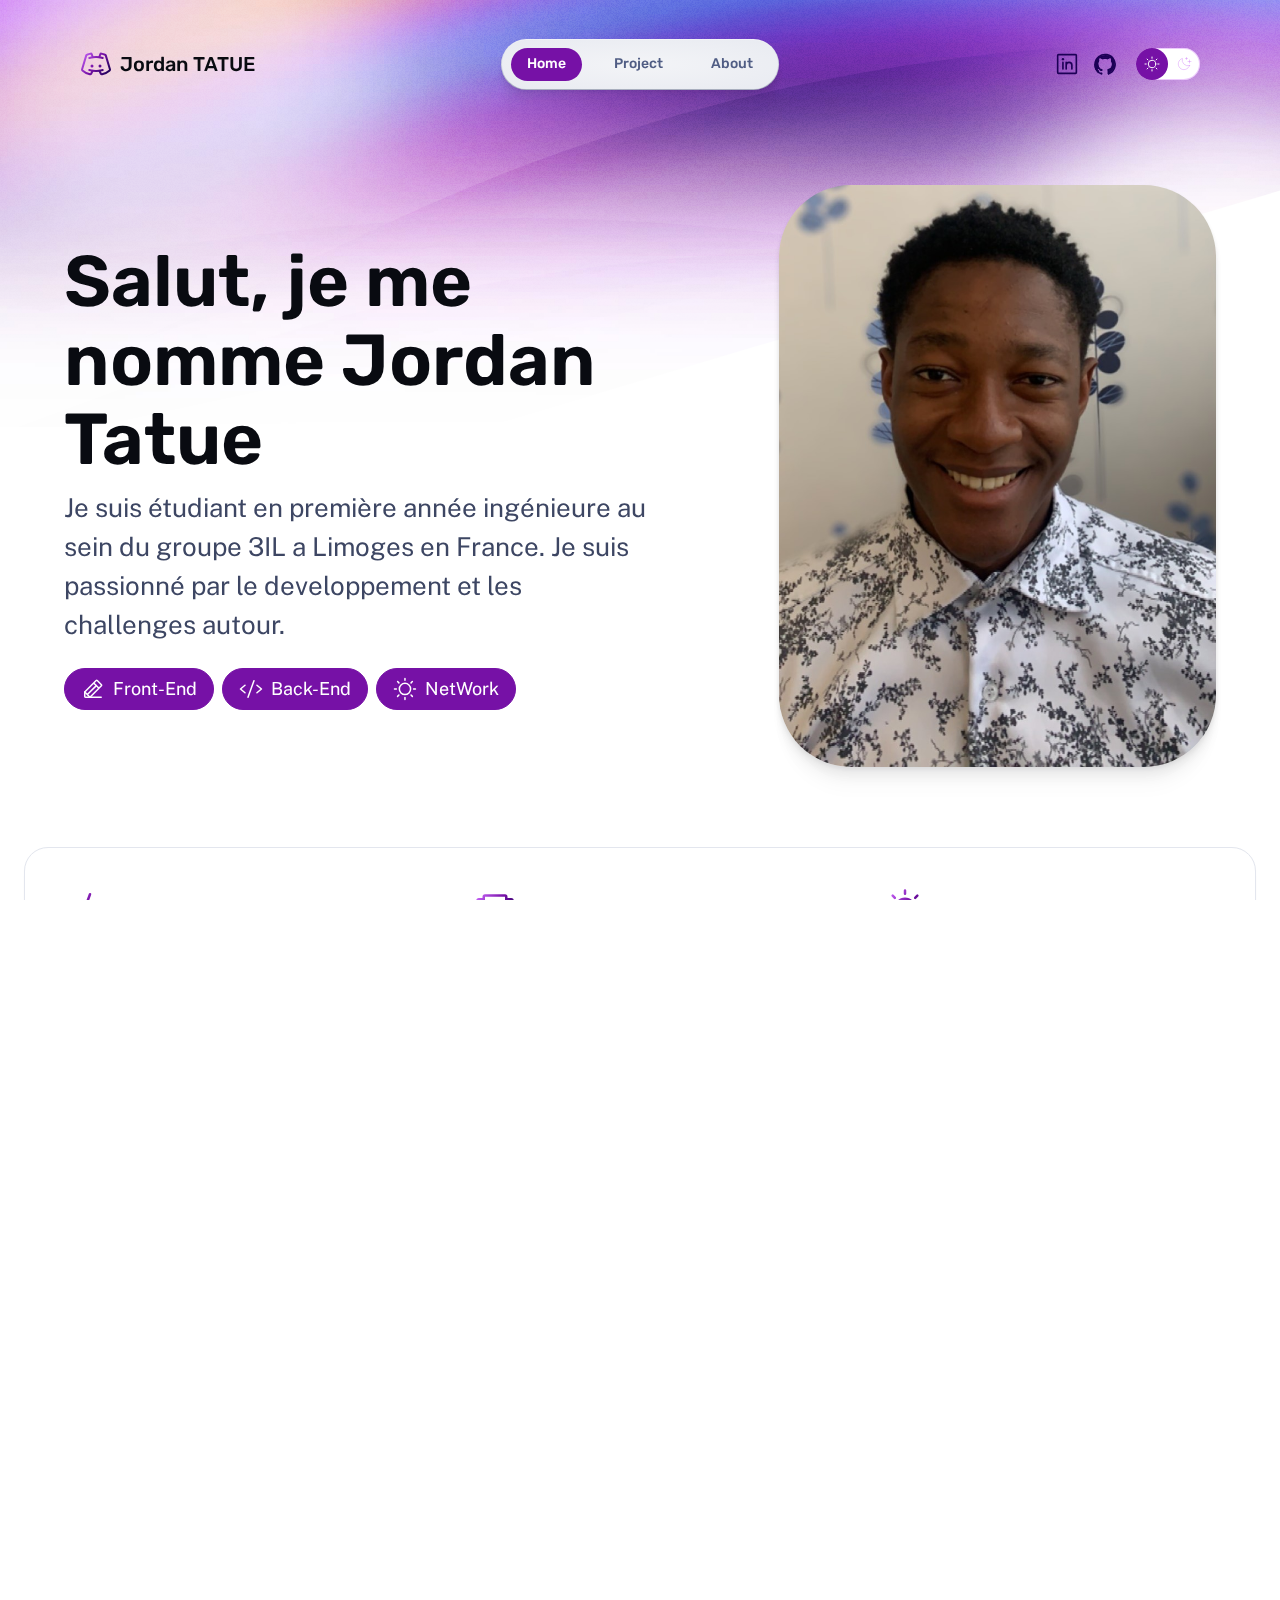
==== index.html @ d3101c10 "12" ====
<!DOCTYPE html>
<html lang="en" class="astro-37FXCHFA">
	<head>
		<meta charset="UTF-8">
<meta name="description" property="og:description" content="The personal site of Jordan">
<meta name="viewport" content="width=device-width">
<meta name="generator" content="Astro v2.3.0">
<title>Jordan TATUE: Personal Portfolio</title>

<link rel="icon" type="image/svg+xml" href="favicon.svg">
<link rel="preconnect" href="https://fonts.googleapis.com">
<link rel="preconnect" href="https://fonts.gstatic.com" crossorigin>
<link href="https://fonts.googleapis.com/css2?family=Public+Sans:ital,wght@0,400;0,700;1,400&family=Rubik:wght@500;600&display=swap" rel="stylesheet">

<script>
	// This code is inlined in the head to make dark mode instant & blocking.
	const getThemePreference = () => {
		if (typeof localStorage !== 'undefined' && localStorage.getItem('theme')) {
			return localStorage.getItem('theme');
		}
		return window.matchMedia('(prefers-color-scheme: dark)').matches ? 'dark' : 'light';
	};
	const isDark = getThemePreference() === 'dark';
	document.documentElement.classList[isDark ? 'add' : 'remove']('theme-dark');

	if (typeof localStorage !== 'undefined') {
		// Watch the document element and persist user preference when it changes.
		const observer = new MutationObserver(() => {
			const isDark = document.documentElement.classList.contains('theme-dark');
			localStorage.setItem('theme', isDark ? 'dark' : 'light');
		});
		observer.observe(document.documentElement, { attributes: true, attributeFilter: ['class'] });
	}
</script>
	<link rel="stylesheet" href="css/404.8e7ccd6e.css" />
<link rel="stylesheet" href="css/index.95ab5b83.css" />
<link rel="stylesheet" href="css/index.d2e14741.css" />
<link rel="stylesheet" href="css/about.8c3abb9f.css" />
<link rel="stylesheet" href="css/index.e0da855c.css" />
<link rel="stylesheet" href="css/about.93ec11f1.css" /><script type="module">addEventListener("load",()=>document.documentElement.classList.add("loaded"));class i extends HTMLElement{constructor(){super(),this.appendChild(this.querySelector("template").content.cloneNode(!0));const e=this.querySelector("button"),t=document.getElementById("menu-content");t.hidden=!0;const n=s=>{e.setAttribute("aria-expanded",s?"true":"false"),t.hidden=!s};e.addEventListener("click",()=>n(t.hidden));const d=s=>{n(s.matches),e.hidden=s.matches},c=window.matchMedia("(min-width: 50em)");d(c),c.addEventListener("change",d)}}customElements.define("menu-button",i);class r extends HTMLElement{constructor(){super();const e=this.querySelector("button"),t=n=>{document.documentElement.classList[n?"add":"remove"]("theme-dark"),e.setAttribute("aria-pressed",String(n))};e.addEventListener("click",()=>t(!this.isDark())),t(this.isDark())}isDark(){return document.documentElement.classList.contains("theme-dark")}}customElements.define("theme-toggle",r);
</script></head>
	<body class="astro-37FXCHFA">
		<div class="stack backgrounds astro-37FXCHFA">
			<nav class="astro-DMQPWCEC">
	<div class="menu-header astro-DMQPWCEC">
		<a href="index.html" class="site-title astro-DMQPWCEC">
			<svg xmlns="http://www.w3.org/2000/svg" width="40" height="40" viewBox="0 0 256 256" aria-hidden="true" stroke="url(#icon-gradient-20ixvvgia)" fill="url(#icon-gradient-20ixvvgia)" style="--size:1.6em" class="astro-PATNJMLL">
	<g class="astro-PATNJMLL"><circle stroke="none" cx="96" cy="144" r="12"/><circle stroke="none" cx="160" cy="144" r="12"/><path fill="none" stroke-linecap="round" stroke-linejoin="round" stroke-width="16" d="M74 80a175 175 0 0 1 54-8 175 175 0 0 1 54 8m0 96a175 175 0 0 1-54 8 175 175 0 0 1-54-8"/><path fill="none" stroke-linecap="round" stroke-linejoin="round" stroke-width="16" d="m155 182 12 24a8 8 0 0 0 9 4c25-6 46-16 61-30a8 8 0 0 0 3-8L206 59a8 8 0 0 0-5-5 176 176 0 0 0-30-9 8 8 0 0 0-9 5l-8 24m-53 108-12 24a8 8 0 0 1-9 4c-25-6-46-16-61-30a8 8 0 0 1-3-8L50 59a8 8 0 0 1 5-5 176 176 0 0 1 30-9 8 8 0 0 1 9 5l8 24"/></g>
	<linearGradient id="icon-gradient-20ixvvgia" x1="23" x2="235" y1="43" y2="202" gradientUnits="userSpaceOnUse" class="astro-PATNJMLL">
				<stop stop-color="var(--gradient-stop-1)" class="astro-PATNJMLL"></stop>
				<stop offset=".5" stop-color="var(--gradient-stop-2)" class="astro-PATNJMLL"></stop>
				<stop offset="1" stop-color="var(--gradient-stop-3)" class="astro-PATNJMLL"></stop>
			</linearGradient>
</svg>
			Jordan TATUE
		</a>
		<menu-button class="astro-DMQPWCEC">
			<template class="astro-DMQPWCEC">
				<button class="menu-button astro-DMQPWCEC" aria-expanded="false">
					<span class="sr-only astro-DMQPWCEC">Menu</span>
					<svg xmlns="http://www.w3.org/2000/svg" width="40" height="40" viewBox="0 0 256 256" aria-hidden="true" stroke="currentcolor" fill="currentcolor" class="astro-PATNJMLL">
	<g class="astro-PATNJMLL"><path stroke-linecap="round" stroke-linejoin="round" stroke-width="16" d="M40 128h176M40 64h176M40 192h176"/></g>
	
</svg>
				</button>
			</template>
		</menu-button>
	</div>
	<div id="menu-content" class="astro-DMQPWCEC">
		<ul class="nav-items astro-DMQPWCEC">
			<li class="astro-DMQPWCEC">
						<a aria-current="true" class="link active astro-DMQPWCEC" href="index.html">
							Home
						</a>
					</li><li class="astro-DMQPWCEC">
						<a class="link astro-DMQPWCEC" href="work/index.html">
							Project
						</a>
					</li><li class="astro-DMQPWCEC">
						<a class="link astro-DMQPWCEC" href="about/index.html">
							About
						</a>
					</li>
		</ul>
		<div class="menu-footer astro-DMQPWCEC">
			<div class="socials astro-DMQPWCEC">
				<a href="https://www.linkedin.com/in/tatuejordan" class="social astro-DMQPWCEC">
							<span class="sr-only astro-DMQPWCEC">Twitter</span>
							<svg xmlns="http://www.w3.org/2000/svg" width="40" height="40" viewBox="0 0 256 256" aria-hidden="true" stroke="currentcolor" fill="currentcolor" class="astro-PATNJMLL">
	<g class="astro-PATNJMLL"><rect width="184" height="184" x="36" y="36" fill="none" stroke-linecap="round" stroke-linejoin="round" stroke-width="16" rx="8"/><path fill="none" stroke-linecap="round" stroke-linejoin="round" stroke-width="16" d="M120 112v64m-32-64v64m32-36a28 28 0 0 1 56 0v36"/><circle stroke="none" cx="88" cy="80" r="12"/></g>
	
</svg>
						</a><a href="https://github.com/JordanTatue" class="social astro-DMQPWCEC">
							<span class="sr-only astro-DMQPWCEC">GitHub</span>
							<svg xmlns="http://www.w3.org/2000/svg" width="40" height="40" viewBox="0 0 256 256" aria-hidden="true" stroke="currentcolor" fill="currentcolor" class="astro-PATNJMLL">
	<g class="astro-PATNJMLL"><g stroke-linecap="round" stroke-linejoin="round"><path fill="none" stroke-width="14.7" d="M55.7 167.2c13.9 1 21.3 13.1 22.2 14.6 4.2 7.2 10.4 9.6 18.3 7.1l1.1-3.4a60.3 60.3 0 0 1-25.8-11.9c-12-10.1-18-25.6-18-46.3"/><path fill="none" stroke-width="16" d="M61.4 205.1a24.5 24.5 0 0 1-3-6.1c-3.2-7.9-7.1-10.6-7.8-11.1l-1-.6c-2.4-1.6-9.5-6.5-7.2-13.9 1.4-4.5 6-7.2 12.3-7.2h.8c4 .3 7.6 1.5 10.7 3.2-9.1-10.1-13.6-24.3-13.6-42.3 0-11.3 3.5-21.7 10.1-30.4A46.7 46.7 0 0 1 65 67.3a8.3 8.3 0 0 1 5-4.7c2.8-.9 13.3-2.7 33.2 9.9a105 105 0 0 1 50.5 0c19.9-12.6 30.4-10.8 33.2-9.9 2.3.7 4.1 2.4 5 4.7 5 12.7 4 23.2 2.6 29.4 6.7 8.7 10 18.9 10 30.4 0 42.6-25.8 54.7-43.6 58.7 1.4 4.1 2.2 8.8 2.2 13.7l-.1 23.4v2.3"/><path fill="none" stroke-width="16" d="M160.9 185.7c1.4 4.1 2.2 8.8 2.2 13.7l-.1 23.4v2.3A98.6 98.6 0 1 0 61.4 205c-1.4-2.1-11.3-17.5-11.8-17.8-2.4-1.6-9.5-6.5-7.2-13.9 1.4-4.5 6-7.2 12.3-7.2h.8c4 .3 7.6 1.5 10.7 3.2-9.1-10.1-13.6-24.3-13.6-42.3 0-11.3 3.5-21.7 10.1-30.4A46.4 46.4 0 0 1 65 67.3a8.3 8.3 0 0 1 5-4.7c2.8-.9 13.3-2.7 33.2 9.9a105 105 0 0 1 50.5 0c19.9-12.6 30.4-10.8 33.2-9.9 2.3.7 4.1 2.4 5 4.7 5 12.7 4 23.2 2.6 29.4 6.7 8.7 10 18.9 10 30.4.1 42.6-25.8 54.7-43.6 58.6z"/><path fill="none" stroke-width="18.7" d="m170.1 203.3 17.3-12 17.2-18.7 9.5-26.6v-27.9l-9.5-27.5" /><path fill="none" stroke-width="22.7" d="m92.1 57.3 23.3-4.6 18.7-1.4 29.3 5.4m-110 32.6-8 16-4 21.4.6 20.3 3.4 13" /><path fill="none" stroke-width="13.3" d="M28.8 133a100 100 0 0 0 66.9 94.4v-8.7c-22.4 1.8-33-11.5-35.6-19.8-3.4-8.6-7.8-11.4-8.5-11.8"/></g></g>
	
</svg>
						</a>
			</div>

			<div class="theme-toggle astro-DMQPWCEC">
				<theme-toggle class="astro-X3PJSKD3">
	<button class="astro-X3PJSKD3">
		<span class="sr-only astro-X3PJSKD3">Dark theme</span>
		<span class="icon light astro-X3PJSKD3"><svg xmlns="http://www.w3.org/2000/svg" width="40" height="40" viewBox="0 0 256 256" aria-hidden="true" stroke="currentcolor" fill="currentcolor" class="astro-PATNJMLL">
	<g class="astro-PATNJMLL"><circle cx="128" cy="128" r="60" fill="none" stroke-linecap="round" stroke-linejoin="round" stroke-width="16"/><path fill="none" stroke-linecap="round" stroke-linejoin="round" stroke-width="16" d="M128 36V16M63 63 49 49m-13 79H16m47 65-14 14m79 13v20m65-47 14 14m13-79h20m-47-65 14-14"/></g>
	
</svg></span>
		<span class="icon dark astro-X3PJSKD3"><svg xmlns="http://www.w3.org/2000/svg" width="40" height="40" viewBox="0 0 256 256" aria-hidden="true" stroke="currentcolor" fill="currentcolor" class="astro-PATNJMLL">
	<g class="astro-PATNJMLL"><path fill="none" stroke-linecap="round" stroke-linejoin="round" stroke-width="16" d="M216 112V64m24 24h-48m-24-64v32m16-16h-32m65 113A92 92 0 0 1 103 39h0a92 92 0 1 0 114 114Z"/></g>
	
</svg></span>
	</button>
</theme-toggle>
			</div>
		</div>
	</div>
</nav>
			
	<div class="stack gap-20 lg:gap-48 astro-J7PV25F6">
		<div class="wrapper stack gap-8 lg:gap-20 astro-J7PV25F6">
			<header class="hero astro-J7PV25F6">
				<header class="hero stack gap-4 start astro-BBE6DXRZ">
	<div class="stack gap-2 astro-BBE6DXRZ">
		<h1 class="title astro-BBE6DXRZ">Salut, je me nomme Jordan Tatue</h1>
		<p class="tagline astro-BBE6DXRZ">Je suis étudiant en première année ingénieure au sein du groupe 3IL a Limoges en France. Je suis passionné par le developpement et les challenges autour.</p>
	</div>
	
					<div class="roles astro-J7PV25F6">
						<div class="pill astro-2QEYWK4B">
							<svg xmlns="http://www.w3.org/2000/svg" width="40" height="40" viewBox="0 0 256 256" aria-hidden="true" stroke="currentcolor" fill="currentcolor" style="--size:1.33em" class="astro-PATNJMLL">
	<g class="astro-PATNJMLL"><path fill="none" stroke-linecap="round" stroke-linejoin="round" stroke-width="16" d="M96 216H48a8 8 0 0 1-8-8v-44.7a7.9 7.9 0 0 1 2.3-5.6l120-120a8 8 0 0 1 11.4 0l44.6 44.6a8 8 0 0 1 0 11.4Zm40-152 56 56"/><path fill="none" stroke-linecap="round" stroke-linejoin="round" stroke-width="16" d="M216 216H96l-55.5-55.5M164 92l-96 96"/></g>
	
</svg> Front-End
						</div>
						<div class="pill astro-2QEYWK4B"><svg xmlns="http://www.w3.org/2000/svg" width="40" height="40" viewBox="0 0 256 256" aria-hidden="true" stroke="currentcolor" fill="currentcolor" style="--size:1.33em" class="astro-PATNJMLL">
	<g class="astro-PATNJMLL"><path fill="none" stroke-linecap="round" stroke-linejoin="round" stroke-width="16" d="m64 88-48 40 48 40m128-80 48 40-48 40M160 40 96 216"/></g>
	
</svg> Back-End</div>
						<div class="pill astro-2QEYWK4B"><svg xmlns="http://www.w3.org/2000/svg" width="40" height="40" viewBox="0 0 256 256" aria-hidden="true" stroke="currentcolor" fill="currentcolor" style="--size:1.33em" class="astro-PATNJMLL">
	<g class="astro-PATNJMLL"><circle cx="128" cy="128" r="60" fill="none" stroke-linecap="round" stroke-linejoin="round" stroke-width="16"/><path fill="none" stroke-linecap="round" stroke-linejoin="round" stroke-width="16" d="M128 36V16M63 63 49 49m-13 79H16m47 65-14 14m79 13v20m65-47 14 14m13-79h20m-47-65 14-14"/></g>
	
</svg> NetWork</div>
					</div>
				
</header>

				<img alt="Jordan" width="480" height="620" src="images/portrait.jpg" class="astro-J7PV25F6">
			</header>

			<section class="box skills astro-AB4IHPZS">
	<div class="stack gap-2 lg:gap-4 astro-AB4IHPZS">
		<svg xmlns="http://www.w3.org/2000/svg" width="40" height="40" viewBox="0 0 256 256" aria-hidden="true" stroke="url(#icon-gradient-381m31gp0)" fill="url(#icon-gradient-381m31gp0)" style="--size:2.5rem" class="astro-PATNJMLL">
	<g class="astro-PATNJMLL"><path fill="none" stroke-linecap="round" stroke-linejoin="round" stroke-width="16" d="m64 88-48 40 48 40m128-80 48 40-48 40M160 40 96 216"/></g>
	<linearGradient id="icon-gradient-381m31gp0" x1="23" x2="235" y1="43" y2="202" gradientUnits="userSpaceOnUse" class="astro-PATNJMLL">
				<stop stop-color="var(--gradient-stop-1)" class="astro-PATNJMLL"></stop>
				<stop offset=".5" stop-color="var(--gradient-stop-2)" class="astro-PATNJMLL"></stop>
				<stop offset="1" stop-color="var(--gradient-stop-3)" class="astro-PATNJMLL"></stop>
			</linearGradient>
</svg>
		<h2 class="astro-AB4IHPZS">développement Full Stack</h2>
		<p class="astro-AB4IHPZS">Réalisation de cahier de charge, modélisation des projets avec les méthodes telles UM, Conception et developpement en plusieurs languages et frameWorks.</p>
	</div>
	<div class="stack gap-2 lg:gap-4 astro-AB4IHPZS">
		<svg xmlns="http://www.w3.org/2000/svg" width="40" height="40" viewBox="0 0 256 256" aria-hidden="true" stroke="url(#icon-gradient-31wfgdvkg)" fill="url(#icon-gradient-31wfgdvkg)" style="--size:2.5rem" class="astro-PATNJMLL">
	<g class="astro-PATNJMLL"><path fill="none" stroke-linecap="round" stroke-linejoin="round" stroke-width="16" d="M56 56v55.1c0 39.7 31.8 72.6 71.5 72.9a72 72 0 0 0 72.5-72V56a8 8 0 0 0-8-8H64a8 8 0 0 0-8 8Zm40 168h64m-32-40v40"/><path fill="none" stroke-linecap="round" stroke-linejoin="round" stroke-width="16" d="M198.2 128h9.8a32 32 0 0 0 32-32V80a8 8 0 0 0-8-8h-32M58 128H47.9a32 32 0 0 1-32-32V80a8 8 0 0 1 8-8h32"/></g>
	<linearGradient id="icon-gradient-31wfgdvkg" x1="23" x2="235" y1="43" y2="202" gradientUnits="userSpaceOnUse" class="astro-PATNJMLL">
				<stop stop-color="var(--gradient-stop-1)" class="astro-PATNJMLL"></stop>
				<stop offset=".5" stop-color="var(--gradient-stop-2)" class="astro-PATNJMLL"></stop>
				<stop offset="1" stop-color="var(--gradient-stop-3)" class="astro-PATNJMLL"></stop>
			</linearGradient>
</svg>
		<h2 class="astro-AB4IHPZS">Gestion de projet en agile</h2>
		<p class="astro-AB4IHPZS">Utilisation des outils de plannification de projets tel MS Project, connaissance du SCRUM MASTER.</p>
	</div>
	<div class="stack gap-2 lg:gap-4 astro-AB4IHPZS">
		<svg xmlns="http://www.w3.org/2000/svg" width="40" height="40" viewBox="0 0 256 256" aria-hidden="true" stroke="url(#icon-gradient-270sxdhka)" fill="url(#icon-gradient-270sxdhka)" style="--size:2.5rem" class="astro-PATNJMLL">
	<g class="astro-PATNJMLL"><circle cx="128" cy="128" r="60" fill="none" stroke-linecap="round" stroke-linejoin="round" stroke-width="16"/><path fill="none" stroke-linecap="round" stroke-linejoin="round" stroke-width="16" d="M128 36V16M63 63 49 49m-13 79H16m47 65-14 14m79 13v20m65-47 14 14m13-79h20m-47-65 14-14"/></g>
	<linearGradient id="icon-gradient-270sxdhka" x1="23" x2="235" y1="43" y2="202" gradientUnits="userSpaceOnUse" class="astro-PATNJMLL">
				<stop stop-color="var(--gradient-stop-1)" class="astro-PATNJMLL"></stop>
				<stop offset=".5" stop-color="var(--gradient-stop-2)" class="astro-PATNJMLL"></stop>
				<stop offset="1" stop-color="var(--gradient-stop-3)" class="astro-PATNJMLL"></stop>
			</linearGradient>
</svg>
		<h2 class="astro-AB4IHPZS">Systèmes et réseaux (TCP/IP)</h2>
		<p class="astro-AB4IHPZS">Connaissance de base dans la configuration des réseaux et l'administration des systèmes Linux et Windows.</p>
	</div>
</section>
		</div>

		<main class="wrapper stack gap-20 lg:gap-48 astro-J7PV25F6">
			<section class="section with-background with-cta astro-J7PV25F6">
				<header class="section-header stack gap-2 lg:gap-4 astro-J7PV25F6">
					<h3 class="astro-J7PV25F6">Mes projects</h3>
					<p class="astro-J7PV25F6">Visualiser mes derniers projects.</p>
				</header>

				<div class="gallery astro-J7PV25F6">
					<ul class="grid offset astro-VC5TSDMU">
	<li class="astro-J7PV25F6">
									<a class="card astro-LGKM4U2A" href="work/nested/duvet-genius/index.html">
	<span class="title astro-LGKM4U2A">Snap-Faces | Angular</span>
	<!--< src={data.video} alt={data.img_alt || ''} loading="lazy" decoding="async" />-->
	<iframe width="400" height="400" src="https://youtube.com/embed/wMjSthcGC6M" title="Snap-Faces | Angular" frameborder="0" allow="accelerometer; autoplay; clipboard-write; encrypted-media; gyroscope; picture-in-picture; web-share" allowfullscreen class="astro-LGKM4U2A"></iframe>
</a>
								</li><li class="astro-J7PV25F6">
									<a class="card astro-LGKM4U2A" href="work/markdown-mystery-tour/index.html">
	<span class="title astro-LGKM4U2A">Plannification et conception d&#39;une solution informatique pour une association sportive</span>
	<!--< src={data.video} alt={data.img_alt || ''} loading="lazy" decoding="async" />-->
	<iframe width="400" height="400" src="https://www.youtube.com/embed/exJkZ0fLiWY" title="Plannification et conception d'une solution informatique pour une association sportive" frameborder="0" allow="accelerometer; autoplay; clipboard-write; encrypted-media; gyroscope; picture-in-picture; web-share" allowfullscreen class="astro-LGKM4U2A"></iframe>
</a>
								</li><li class="astro-J7PV25F6">
									<a class="card astro-LGKM4U2A" href="work/bloom-box/index.html">
	<span class="title astro-LGKM4U2A">Site de commande</span>
	<!--< src={data.video} alt={data.img_alt || ''} loading="lazy" decoding="async" />-->
	<iframe width="400" height="400" src="https://www.youtube.com/embed/pw1yJ2cXEiA" title="Site de commande" frameborder="0" allow="accelerometer; autoplay; clipboard-write; encrypted-media; gyroscope; picture-in-picture; web-share" allowfullscreen class="astro-LGKM4U2A"></iframe>
</a>
								</li><li class="astro-J7PV25F6">
									<a class="card astro-LGKM4U2A" href="work/h20/index.html">
	<span class="title astro-LGKM4U2A">Application de gestion des contacts en java frameWork JFOX</span>
	<!--< src={data.video} alt={data.img_alt || ''} loading="lazy" decoding="async" />-->
	<iframe width="400" height="400" src="https://www.youtube.com/embed/0Q9OOUkNmBo" title="Application de gestion des contacts en java frameWork JFOX" frameborder="0" allow="accelerometer; autoplay; clipboard-write; encrypted-media; gyroscope; picture-in-picture; web-share" allowfullscreen class="astro-LGKM4U2A"></iframe>
</a>
								</li>
</ul>
				</div>

				<div class="cta astro-J7PV25F6">
					<a href="work/index.html" class="astro-BALV45LP">
						View All
						<svg xmlns="http://www.w3.org/2000/svg" width="40" height="40" viewBox="0 0 256 256" aria-hidden="true" stroke="currentcolor" fill="currentcolor" style="--size:1.2em" class="astro-PATNJMLL">
	<g class="astro-PATNJMLL"><path fill="none" stroke-linecap="round" stroke-linejoin="round" stroke-width="16" d="M40 128h176m-72-72 72 72-72 72"/></g>
	
</svg>
					</a>
				</div>
			</section>
		</main>

		<aside class="astro-RCDZUQ3A">
	<h2 class="astro-RCDZUQ3A">Intéressé par mon profil ?</h2>
	<a href="mailto:tatuejordan@gmail.com" class="astro-BALV45LP">
		envoyer un message
		<svg xmlns="http://www.w3.org/2000/svg" width="40" height="40" viewBox="0 0 256 256" aria-hidden="true" stroke="currentcolor" fill="currentcolor" style="--size:1.2em" class="astro-PATNJMLL">
	<g class="astro-PATNJMLL"><path fill="none" stroke-linecap="round" stroke-linejoin="round" stroke-width="16" d="M210.3 35.9 23.9 88.4a8 8 0 0 0-1.2 15l85.6 40.5a7.8 7.8 0 0 1 3.8 3.8l40.5 85.6a8 8 0 0 0 15-1.2l52.5-186.4a7.9 7.9 0 0 0-9.8-9.8Zm-99.4 109.2 45.2-45.2"/></g>
	
</svg>
	</a>
	
</aside>
	</div>

			<footer class="astro-SZ7XMLTE">
	<div class="group astro-SZ7XMLTE">
		<p class="astro-SZ7XMLTE">
			Designed & Developed in France with <a href="https://astro.build/" class="astro-SZ7XMLTE">Astro</a>
			<svg xmlns="http://www.w3.org/2000/svg" width="40" height="40" viewBox="0 0 256 256" aria-hidden="true" stroke="currentcolor" fill="currentcolor" style="--size:1.2em" class="astro-PATNJMLL">
	<g class="astro-PATNJMLL"><path fill="none" stroke-linecap="round" stroke-linejoin="round" stroke-width="16" d="M94.1 184.6c-11.4 33.9-56.6 33.9-56.6 33.9s0-45.2 33.9-56.6m124.5-56.5L128 173.3 82.7 128l67.9-67.9C176.3 34.4 202 34.7 213 36.3a7.8 7.8 0 0 1 6.7 6.7c1.6 11 1.9 36.7-23.8 62.4Z"/><path fill="none" stroke-linecap="round" stroke-linejoin="round" stroke-width="16" d="M184.6 116.7v64.6a8 8 0 0 1-2.4 5.6l-32.3 32.4a8 8 0 0 1-13.5-4.1l-8.4-41.9m11.3-101.9H74.7a8 8 0 0 0-5.6 2.4l-32.4 32.3a8 8 0 0 0 4.1 13.5l41.9 8.4"/></g>
	
</svg>
		</p>
		<p class="astro-SZ7XMLTE">&copy; 2023 Jordan Tatue</p>
	</div>
	<p class="socials astro-SZ7XMLTE">
		<a href="https://www.linkedin.com/in/tatuejordan/" class="astro-SZ7XMLTE"> Linkedin</a>
		<a href="https://github.com/JordanTatue" class="astro-SZ7XMLTE"> GitHub</a>
	</p>
</footer>
		</div>

		

		
	</body>
</html>
---- css/404.8e7ccd6e.css ----
:root {
    --gray-0: #090b11;
    --gray-50: #141925;
    --gray-100: #283044;
    --gray-200: #3d4663;
    --gray-300: #505d84;
    --gray-400: #6474a2;
    --gray-500: #8490b5;
    --gray-600: #a3acc8;
    --gray-700: #c3cadb;
    --gray-800: #e3e6ee;
    --gray-900: #f3f4f7;
    --gray-999-basis: 0, 0%, 100%;
    --gray-999_40: hsla(var(--gray-999-basis), .4);
    --gray-999: #ffffff;
    --accent-light: #c561f6;
    --accent-regular: #7611a6;
    --accent-dark: #1c0056;
    --accent-overlay: hsla(280, 89%, 67%, .33);
    --accent-subtle-overlay: var(--accent-overlay);
    --accent-text-over: var(--gray-999);
    --link-color: var(--accent-regular);
    --gradient-stop-1: var(--accent-light);
    --gradient-stop-2: var(--accent-regular);
    --gradient-stop-3: var(--accent-dark);
    --gradient-subtle: linear-gradient(150deg, var(--gray-900) 19%, var(--gray-999) 150%);
    --gradient-accent: linear-gradient(150deg, var(--gradient-stop-1), var(--gradient-stop-2), var(--gradient-stop-3));
    --gradient-accent-orange: linear-gradient(150deg, #ca7879, var(--accent-regular), var(--accent-dark));
    --gradient-stroke: linear-gradient(180deg, var(--gray-900), var(--gray-700));
    --shadow-sm: 0px 6px 3px rgba(9, 11, 17, .01), 0px 4px 2px rgba(9, 11, 17, .01), 0px 2px 2px rgba(9, 11, 17, .02), 0px 0px 1px rgba(9, 11, 17, .03);
    --shadow-md: 0px 28px 11px rgba(9, 11, 17, .01), 0px 16px 10px rgba(9, 11, 17, .03), 0px 7px 7px rgba(9, 11, 17, .05), 0px 2px 4px rgba(9, 11, 17, .06);
    --shadow-lg: 0px 62px 25px rgba(9, 11, 17, .01), 0px 35px 21px rgba(9, 11, 17, .05), 0px 16px 16px rgba(9, 11, 17, .1), 0px 4px 9px rgba(9, 11, 17, .12);
    --text-sm: .875rem;
    --text-base: 1rem;
    --text-md: 1.125rem;
    --text-lg: 1.25rem;
    --text-xl: 1.625rem;
    --text-2xl: 2.125rem;
    --text-3xl: 2.625rem;
    --text-4xl: 3.5rem;
    --text-5xl: 4.5rem;
    --font-system: system-ui, -apple-system, BlinkMacSystemFont, "Segoe UI", Roboto, Oxygen, Ubuntu, Cantarell, "Open Sans", "Helvetica Neue", sans-serif;
    --font-body: "Public Sans", var(--font-system);
    --font-brand: Rubik, var(--font-system);
    --theme-transition: .2s ease-in-out
}

:root.theme-dark {
    --gray-0: #ffffff;
    --gray-50: #f3f4f7;
    --gray-100: #e3e6ee;
    --gray-200: #c3cadb;
    --gray-300: #a3acc8;
    --gray-400: #8490b5;
    --gray-500: #6474a2;
    --gray-600: #505d84;
    --gray-700: #3d4663;
    --gray-800: #283044;
    --gray-900: #141925;
    --gray-999-basis: 225, 31%, 5%;
    --gray-999: #090b11;
    --accent-light: #1c0056;
    --accent-regular: #7611a6;
    --accent-dark: #c561f6;
    --accent-overlay: hsla(280, 89%, 67%, .33);
    --accent-subtle-overlay: hsla(281, 81%, 36%, .33);
    --accent-text-over: var(--gray-0);
    --link-color: var(--accent-dark);
    --gradient-stop-1: #4c11c6;
    --gradient-subtle: linear-gradient(150deg, var(--gray-900) 19%, var(--gray-999) 81%);
    --gradient-accent-orange: linear-gradient(150deg, #ca7879, var(--accent-regular), var(--accent-light));
    --gradient-stroke: linear-gradient(180deg, var(--gray-600), var(--gray-800));
    --shadow-sm: 0px 6px 3px rgba(255, 255, 255, .01), 0px 4px 2px rgba(255, 255, 255, .01), 0px 2px 2px rgba(255, 255, 255, .02), 0px 0px 1px rgba(255, 255, 255, .03);
    --shadow-md: 0px 28px 11px rgba(255, 255, 255, .01), 0px 16px 10px rgba(255, 255, 255, .03), 0px 7px 7px rgba(255, 255, 255, .05), 0px 2px 4px rgba(255, 255, 255, .06);
    --shadow-lg: 0px 62px 25px rgba(255, 255, 255, .01), 0px 35px 21px rgba(255, 255, 255, .05), 0px 16px 16px rgba(255, 255, 255, .1), 0px 4px 9px rgba(255, 255, 255, .12)
}

html,
body {
    height: 100%;
    overflow-x: hidden
}

body {
    background-color: var(--gray-999);
    color: var(--gray-200);
    font-family: var(--font-body);
    -webkit-font-smoothing: antialiased;
    line-height: 1.5
}

*,
*:after,
*:before {
    box-sizing: border-box;
    margin: 0
}

img {
    max-width: 100%;
    height: auto
}

a {
    color: var(--link-color)
}

h1,
h2,
h3,
h4,
h5 {
    line-height: 1.1;
    font-family: var(--font-brand);
    font-weight: 600;
    color: var(--gray-100)
}

h1 {
    font-size: var(--text-5xl)
}

h2 {
    font-size: var(--text-4xl)
}

h3 {
    font-size: var(--text-3xl)
}

h4 {
    font-size: var(--text-2xl)
}

h5 {
    font-size: var(--text-xl)
}

.sr-only {
    position: absolute;
    width: 1px;
    height: 1px;
    padding: 0;
    margin: -1px;
    overflow: hidden;
    clip: rect(0, 0, 0, 0);
    white-space: nowrap;
    border-width: 0
}

.wrapper {
    width: 100%;
    max-width: 83rem;
    margin-inline: auto;
    padding-inline: 1.5rem
}

.stack {
    display: flex;
    flex-direction: column
}

.gap-2 {
    gap: .5rem
}

.gap-4 {
    gap: 1rem
}

.gap-8 {
    gap: 2rem
}

.gap-10 {
    gap: 2.5rem
}

.gap-15 {
    gap: 3.75rem
}

.gap-20 {
    gap: 5rem
}

.gap-30 {
    gap: 7.5rem
}

.gap-48 {
    gap: 12rem
}

@media (min-width: 50em) {
    .lg\:gap-2 {
        gap: .5rem
    }

    .lg\:gap-4 {
        gap: 1rem
    }

    .lg\:gap-8 {
        gap: 2rem
    }

    .lg\:gap-10 {
        gap: 2.5rem
    }

    .lg\:gap-15 {
        gap: 3.75rem
    }

    .lg\:gap-20 {
        gap: 5rem
    }

    .lg\:gap-30 {
        gap: 7.5rem
    }

    .lg\:gap-48 {
        gap: 12rem
    }
}

button:where(.astro-X3PJSKD3) {
    display: flex;
    border: 0;
    border-radius: 999rem;
    padding: 0;
    background-color: var(--gray-999);
    box-shadow: inset 0 0 0 1px var(--accent-overlay);
    cursor: pointer
}

.icon:where(.astro-X3PJSKD3) {
    z-index: 1;
    position: relative;
    display: flex;
    padding: .5rem;
    width: 2rem;
    height: 2rem;
    font-size: 1rem;
    color: var(--accent-overlay)
}

.icon:where(.astro-X3PJSKD3).light:before {
    content: "";
    z-index: -1;
    position: absolute;
    inset: 0;
    background-color: var(--accent-regular);
    border-radius: 999rem
}

.theme-dark .icon:where(.astro-X3PJSKD3).light:before {
    transform: translate(100%)
}

.theme-dark .icon:where(.astro-X3PJSKD3).dark,
html:not(.theme-dark) .icon:where(.astro-X3PJSKD3).light,
button:where(.astro-X3PJSKD3)[aria-pressed=false] .icon:where(.astro-X3PJSKD3).light {
    color: var(--accent-text-over)
}

@media (prefers-reduced-motion: no-preference) {

    .icon:where(.astro-X3PJSKD3),
    .icon:where(.astro-X3PJSKD3).light:before {
        transition: transform var(--theme-transition), color var(--theme-transition)
    }
}

@media (forced-colors: active) {
    .icon:where(.astro-X3PJSKD3).light:before {
        background-color: SelectedItem
    }
}

nav:where(.astro-DMQPWCEC) {
    z-index: 9999;
    position: relative;
    font-family: var(--font-brand);
    font-weight: 500;
    margin-bottom: 3.5rem
}

.menu-header:where(.astro-DMQPWCEC) {
    display: flex;
    justify-content: space-between;
    gap: .5rem;
    padding: 1.5rem
}

.site-title:where(.astro-DMQPWCEC) {
    display: flex;
    gap: .5rem;
    align-items: center;
    line-height: 1.1;
    color: var(--gray-0);
    text-decoration: none
}

.menu-button:where(.astro-DMQPWCEC) {
    position: relative;
    display: flex;
    border: 0;
    border-radius: 999rem;
    padding: .5rem;
    font-size: 1.5rem;
    color: var(--gray-300);
    background: radial-gradient(var(--gray-900), var(--gray-800) 150%);
    box-shadow: var(--shadow-md)
}

.menu-button:where(.astro-DMQPWCEC)[aria-expanded=true] {
    color: var(--gray-0);
    background: linear-gradient(180deg, var(--gray-600), transparent), radial-gradient(var(--gray-900), var(--gray-800) 150%)
}

.menu-button:where(.astro-DMQPWCEC)[hidden] {
    display: none
}

.menu-button:where(.astro-DMQPWCEC):before {
    position: absolute;
    inset: -1px;
    content: "";
    background: var(--gradient-stroke);
    border-radius: 999rem;
    z-index: -1
}

#menu-content:where(.astro-DMQPWCEC) {
    position: absolute;
    left: 0;
    right: 0
}

.nav-items:where(.astro-DMQPWCEC) {
    margin: 0;
    display: flex;
    flex-direction: column;
    gap: 1rem;
    font-size: var(--text-md);
    line-height: 1.2;
    list-style: none;
    padding: 2rem;
    background-color: var(--gray-999);
    border-bottom: 1px solid var(--gray-800)
}

.link:where(.astro-DMQPWCEC) {
    display: inline-block;
    color: var(--gray-300);
    text-decoration: none
}

.link:where(.astro-DMQPWCEC).active {
    color: var(--gray-0)
}

.menu-footer:where(.astro-DMQPWCEC) {
    --icon-size: var(--text-xl);
    --icon-padding: .5rem;
    display: flex;
    justify-content: space-between;
    gap: .75rem;
    padding: 1.5rem 2rem 1.5rem 1.5rem;
    background-color: var(--gray-999);
    border-radius: 0 0 .75rem .75rem;
    box-shadow: var(--shadow-lg)
}

.socials:where(.astro-DMQPWCEC) {
    display: flex;
    flex-wrap: wrap;
    gap: .625rem;
    font-size: var(--icon-size)
}

.social:where(.astro-DMQPWCEC) {
    display: flex;
    padding: var(--icon-padding);
    text-decoration: none;
    color: var(--accent-dark);
    transition: color var(--theme-transition)
}

.social:where(.astro-DMQPWCEC):hover,
.social:where(.astro-DMQPWCEC):focus {
    color: var(--accent-text-over)
}

.theme-toggle:where(.astro-DMQPWCEC) {
    display: flex;
    align-items: center;
    height: calc(var(--icon-size) + 2 * var(--icon-padding))
}

@media (min-width: 50em) {
    nav:where(.astro-DMQPWCEC) {
        display: grid;
        grid-template-columns: 1fr auto 1fr;
        align-items: center;
        padding: 2.5rem 5rem;
        gap: 1rem
    }

    .menu-header:where(.astro-DMQPWCEC) {
        padding: 0
    }

    .site-title:where(.astro-DMQPWCEC) {
        font-size: var(--text-lg)
    }

    #menu-content:where(.astro-DMQPWCEC) {
        display: contents
    }

    .nav-items:where(.astro-DMQPWCEC) {
        position: relative;
        flex-direction: row;
        font-size: var(--text-sm);
        border-radius: 999rem;
        border: 0;
        padding: .5rem .5625rem;
        background: radial-gradient(var(--gray-900), var(--gray-800) 150%);
        box-shadow: var(--shadow-md)
    }

    .nav-items:where(.astro-DMQPWCEC):before {
        position: absolute;
        inset: -1px;
        content: "";
        background: var(--gradient-stroke);
        border-radius: 999rem;
        z-index: -1
    }

    .link:where(.astro-DMQPWCEC) {
        padding: .5rem 1rem;
        border-radius: 999rem;
        transition: color var(--theme-transition), background-color var(--theme-transition)
    }

    .link:where(.astro-DMQPWCEC):hover,
    .link:where(.astro-DMQPWCEC):focus {
        color: var(--gray-100);
        background-color: var(--accent-subtle-overlay)
    }

    .link:where(.astro-DMQPWCEC).active {
        color: var(--accent-text-over);
        background-color: var(--accent-regular)
    }

    .menu-footer:where(.astro-DMQPWCEC) {
        --icon-padding: .375rem;
        justify-self: flex-end;
        align-items: center;
        padding: 0;
        background-color: transparent;
        box-shadow: none
    }

    .socials:where(.astro-DMQPWCEC) {
        display: none
    }
}

@media (min-width: 60em) {
    .socials:where(.astro-DMQPWCEC) {
        display: flex;
        justify-content: flex-end;
        gap: 0
    }
}

@media (forced-colors: active) {
    .link:where(.astro-DMQPWCEC).active {
        color: SelectedItem
    }
}

footer:where(.astro-SZ7XMLTE) {
    display: flex;
    flex-direction: column;
    gap: 3rem;
    margin-top: auto;
    padding: 3rem 2rem;
    text-align: center;
    color: var(--gray-400);
    font-size: var(--text-sm)
}

footer:where(.astro-SZ7XMLTE) a:where(.astro-SZ7XMLTE) {
    color: var(--gray-400);
    text-decoration: 1px solid underline transparent;
    text-underline-offset: .25em;
    transition: text-decoration-color var(--theme-transition)
}

footer:where(.astro-SZ7XMLTE) a:where(.astro-SZ7XMLTE):hover,
footer:where(.astro-SZ7XMLTE) a:where(.astro-SZ7XMLTE):focus {
    text-decoration-color: currentColor
}

.group:where(.astro-SZ7XMLTE) {
    display: flex;
    flex-direction: column;
    gap: .5rem
}

.socials:where(.astro-SZ7XMLTE) {
    display: flex;
    justify-content: center;
    gap: 1rem;
    flex-wrap: wrap
}

@media (min-width: 50em) {
    footer:where(.astro-SZ7XMLTE) {
        flex-direction: row;
        justify-content: space-between;
        padding: 2.5rem 5rem
    }

    .group:where(.astro-SZ7XMLTE) {
        flex-direction: row;
        gap: 1rem;
        flex-wrap: wrap
    }

    .socials:where(.astro-SZ7XMLTE) {
        justify-content: flex-end
    }
}

:root {
    --_placeholder-bg: linear-gradient(transparent, transparent);
    --bg-image-main: url(../images/backgrounds/bg-main-light-800w.jpg);
    --bg-image-main-curves: url(../images/backgrounds/bg-main-light.svg);
    --bg-image-subtle-1: var(--_placeholder-bg);
    --bg-image-subtle-2: var(--_placeholder-bg);
    --bg-image-footer: var(--_placeholder-bg);
    --bg-svg-blend-mode: overlay;
    --bg-blend-mode: darken;
    --bg-image-aspect-ratio: 2.25;
    --bg-scale: 1.68;
    --bg-aspect-ratio: calc(var(--bg-image-aspect-ratio) / var(--bg-scale));
    --bg-gradient-size: calc(var(--bg-scale) * 100%)
}

:root.theme-dark {
    --bg-image-main: url(../images/backgrounds/bg-main-dark-800w.jpg);
    --bg-image-main-curves: url(../images/backgrounds/bg-main-dark.svg);
    --bg-svg-blend-mode: darken;
    --bg-blend-mode: lighten
}

:root.loaded {
    --bg-image-subtle-1: url(../images/backgrounds/bg-subtle-1-light-800w.jpg);
    --bg-image-subtle-2: url(../images/backgrounds/bg-subtle-2-light-800w.jpg);
    --bg-image-footer: url(../images/backgrounds/bg-footer-light-800w.jpg)
}

:root.loaded.theme-dark {
    --bg-image-subtle-1: url(../images/backgrounds/bg-subtle-1-dark-800w.jpg);
    --bg-image-subtle-2: url(../images/backgrounds/bg-subtle-2-dark-800w.jpg);
    --bg-image-footer: url(../images/backgrounds/bg-footer-dark-800w.jpg)
}

@media (min-width: 50em) {
    :root {
        --bg-scale: 1;
        --bg-image-main: url(../images/backgrounds/bg-main-light-1440w.jpg)
    }

    :root.theme-dark {
        --bg-image-main: url(../images/backgrounds/bg-main-dark-1440w.jpg)
    }

    :root.loaded {
        --bg-image-subtle-1: url(../images/backgrounds/bg-subtle-1-light-1440w.jpg);
        --bg-image-subtle-2: url(../images/backgrounds/bg-subtle-2-light-1440w.jpg);
        --bg-image-footer: url(../images/backgrounds/bg-footer-light-1440w.jpg)
    }

    :root.loaded.theme-dark {
        --bg-image-subtle-1: url(../images/backgrounds/bg-subtle-1-dark-1440w.jpg);
        --bg-image-subtle-2: url(../images/backgrounds/bg-subtle-2-dark-1440w.jpg);
        --bg-image-footer: url(../images/backgrounds/bg-footer-dark-1440w.jpg)
    }
}

.backgrounds:where(.astro-37FXCHFA) {
    min-height: 100%;
    isolation: isolate;
    background: url(/images/backgrounds/noise.png) top center/220px repeat, var(--bg-image-footer) bottom center/var(--bg-gradient-size) no-repeat, var(--bg-image-main-curves) top center/var(--bg-gradient-size) no-repeat, var(--bg-image-main) top center/var(--bg-gradient-size) no-repeat, var(--gray-999);
    background-blend-mode: overlay, var(--bg-blend-mode), var(--bg-svg-blend-mode), normal, normal
}

@media (forced-colors: active) {
    .backgrounds:where(.astro-37FXCHFA) {
        background: none;
        background-blend-mode: none;
        --bg-gradient-size: none
    }
}

.hero:where(.astro-BBE6DXRZ) {
    font-size: var(--text-lg);
    text-align: center
}

.title:where(.astro-BBE6DXRZ),
.tagline:where(.astro-BBE6DXRZ) {
    max-width: 37ch;
    margin-inline: auto
}

.title:where(.astro-BBE6DXRZ) {
    font-size: var(--text-3xl);
    color: var(--gray-0)
}

@media (min-width: 50em) {
    .hero:where(.astro-BBE6DXRZ) {
        font-size: var(--text-xl)
    }

    .start:where(.astro-BBE6DXRZ) {
        text-align: start
    }

    .start:where(.astro-BBE6DXRZ) .title:where(.astro-BBE6DXRZ),
    .start:where(.astro-BBE6DXRZ) .tagline:where(.astro-BBE6DXRZ) {
        margin-inline: unset
    }

    .title:where(.astro-BBE6DXRZ) {
        font-size: var(--text-5xl)
    }
}
---- css/index.95ab5b83.css ----
.grid:where(.astro-VC5TSDMU) {
    display: grid;
    grid-auto-rows: 1fr;
    gap: 1rem;
    list-style: none;
    padding: 0
}

.grid:where(.astro-VC5TSDMU).small {
    grid-template-columns: 1fr 1fr;
    gap: 1.5rem
}

.grid:where(.astro-VC5TSDMU).small>:last-child:nth-child(odd) {
    grid-column: 1 / 3
}

@media (min-width: 50em) {
    .grid:where(.astro-VC5TSDMU) {
        grid-template-columns: 1fr 1fr;
        gap: 4rem
    }

    .grid:where(.astro-VC5TSDMU).offset {
        --row-offset: 7.5rem;
        padding-bottom: var(--row-offset)
    }

    .grid:where(.astro-VC5TSDMU).offset>:nth-child(odd) {
        transform: translateY(var(--row-offset))
    }

    .grid:where(.astro-VC5TSDMU).offset>:last-child:nth-child(odd) {
        grid-column: 2 / 3;
        transform: none
    }

    .grid:where(.astro-VC5TSDMU).small {
        display: flex;
        flex-wrap: wrap;
        justify-content: center;
        gap: 2rem
    }

    .grid:where(.astro-VC5TSDMU).small>* {
        flex-basis: 20rem
    }
}

.card:where(.astro-LGKM4U2A) {
    display: grid;
    grid-template: auto 1fr / auto 1fr;
    height: 11rem;
    background: var(--gradient-subtle);
    border: 1px solid var(--gray-800);
    border-radius: .75rem;
    overflow: hidden;
    box-shadow: var(--shadow-sm);
    text-decoration: none;
    font-family: var(--font-brand);
    font-size: var(--text-lg);
    font-weight: 500;
    transition: box-shadow var(--theme-transition)
}

.card:where(.astro-LGKM4U2A):hover {
    box-shadow: var(--shadow-md)
}

.title:where(.astro-LGKM4U2A) {
    grid-area: 1 / 1 / 2 / 2;
    z-index: 1;
    margin: .5rem;
    padding: .5rem 1rem;
    background: var(--gray-999);
    color: var(--gray-200);
    border-radius: .375rem
}

img:where(.astro-LGKM4U2A) {
    grid-area: 1 / 1 / 3 / 3;
    width: 100%;
    height: 100%;
    object-fit: cover
}

@media (min-width: 50em) {
    .card:where(.astro-LGKM4U2A) {
        height: 22rem;
        border-radius: 1.5rem
    }

    .title:where(.astro-LGKM4U2A) {
        border-radius: .9375rem
    }
}
---- css/index.d2e14741.css ----
.pill:where(.astro-2QEYWK4B) {
    display: flex;
    padding: .5rem 1rem;
    gap: .5rem;
    color: var(--accent-text-over);
    border: 1px solid var(--accent-regular);
    background-color: var(--accent-regular);
    border-radius: 999rem;
    font-size: var(--text-md);
    line-height: 1.35;
    white-space: nowrap
}
---- css/about.8c3abb9f.css ----
a:where(.astro-BALV45LP) {
    position: relative;
    display: flex;
    place-content: center;
    text-align: center;
    padding: .56em 2em;
    gap: .8em;
    color: var(--accent-text-over);
    text-decoration: none;
    line-height: 1.1;
    border-radius: 999rem;
    overflow: hidden;
    background: var(--gradient-accent-orange);
    box-shadow: var(--shadow-md);
    white-space: nowrap
}

@media (min-width: 20em) {
    a:where(.astro-BALV45LP) {
        font-size: var(--text-lg)
    }
}

a:where(.astro-BALV45LP):after {
    content: "";
    position: absolute;
    inset: 0;
    pointer-events: none;
    transition: background-color var(--theme-transition);
    mix-blend-mode: overlay
}

a:where(.astro-BALV45LP):focus:after,
a:where(.astro-BALV45LP):hover:after {
    background-color: hsla(var(--gray-999-basis), .3)
}

@media (min-width: 50em) {
    a:where(.astro-BALV45LP) {
        padding: 1.125rem 2.5rem;
        font-size: var(--text-xl)
    }
}

aside:where(.astro-RCDZUQ3A) {
    display: flex;
    flex-direction: column;
    align-items: center;
    gap: 3rem;
    border-top: 1px solid var(--gray-800);
    border-bottom: 1px solid var(--gray-800);
    padding: 5rem 1.5rem;
    background-color: var(--gray-999_40);
    box-shadow: var(--shadow-sm)
}

h2:where(.astro-RCDZUQ3A) {
    font-size: var(--text-xl);
    text-align: center;
    max-width: 15ch
}

@media (min-width: 50em) {
    aside:where(.astro-RCDZUQ3A) {
        padding: 7.5rem;
        flex-direction: row;
        flex-wrap: wrap;
        justify-content: space-between
    }

    h2:where(.astro-RCDZUQ3A) {
        font-size: var(--text-3xl);
        text-align: left
    }
}
---- css/index.e0da855c.css ----
.box:where(.astro-AB4IHPZS) {
    border: 1px solid var(--gray-800);
    border-radius: .75rem;
    padding: 1.5rem;
    background-color: var(--gray-999_40);
    box-shadow: var(--shadow-sm)
}

.skills:where(.astro-AB4IHPZS) {
    display: flex;
    flex-direction: column;
    gap: 3rem
}

.skills:where(.astro-AB4IHPZS) h2:where(.astro-AB4IHPZS) {
    font-size: var(--text-lg)
}

.skills:where(.astro-AB4IHPZS) p:where(.astro-AB4IHPZS) {
    color: var(--gray-400)
}

@media (min-width: 50em) {
    .box:where(.astro-AB4IHPZS) {
        border-radius: 1.5rem;
        padding: 2.5rem
    }

    .skills:where(.astro-AB4IHPZS) {
        display: grid;
        grid-template-columns: repeat(3, 1fr);
        gap: 5rem
    }

    .skills:where(.astro-AB4IHPZS) h2:where(.astro-AB4IHPZS) {
        font-size: var(--text-2xl)
    }
}

.hero:where(.astro-J7PV25F6) {
    display: flex;
    flex-direction: column;
    align-items: center;
    gap: 2rem
}

.roles:where(.astro-J7PV25F6) {
    display: none
}

.hero:where(.astro-J7PV25F6) img:where(.astro-J7PV25F6) {
    aspect-ratio: 5 / 4;
    object-fit: cover;
    object-position: top;
    border-radius: 1.5rem;
    box-shadow: var(--shadow-md)
}

@media (min-width: 50em) {
    .hero:where(.astro-J7PV25F6) {
        display: grid;
        grid-template-columns: 6fr 4fr;
        padding-inline: 2.5rem;
        gap: 3.75rem
    }

    .roles:where(.astro-J7PV25F6) {
        margin-top: .5rem;
        display: flex;
        gap: .5rem
    }

    .hero:where(.astro-J7PV25F6) img:where(.astro-J7PV25F6) {
        aspect-ratio: 3 / 4;
        border-radius: 4.5rem;
        object-fit: cover
    }
}

.section:where(.astro-J7PV25F6) {
    display: grid;
    gap: 2rem
}

.with-background:where(.astro-J7PV25F6) {
    position: relative
}

.with-background:where(.astro-J7PV25F6):before {
    --hero-bg: var(--bg-image-subtle-2);
    content: "";
    position: absolute;
    pointer-events: none;
    left: 50%;
    width: 100vw;
    aspect-ratio: calc(2.25 / var(--bg-scale));
    top: 0;
    transform: translateY(-75%) translate(-50%);
    background: url(/assets/backgrounds/noise.png) top center/220px repeat, var(--hero-bg) center center / var(--bg-gradient-size) no-repeat, var(--gray-999);
    background-blend-mode: overlay, normal, normal, normal;
    mix-blend-mode: var(--bg-blend-mode);
    z-index: -1
}

.with-background:where(.astro-J7PV25F6).bg-variant:before {
    --hero-bg: var(--bg-image-subtle-1)
}

.section-header:where(.astro-J7PV25F6) {
    justify-self: center;
    text-align: center;
    max-width: 50ch;
    font-size: var(--text-md);
    color: var(--gray-300)
}

.section-header:where(.astro-J7PV25F6) h3:where(.astro-J7PV25F6) {
    font-size: var(--text-2xl)
}

@media (min-width: 50em) {
    .section:where(.astro-J7PV25F6) {
        grid-template-columns: repeat(4, 1fr);
        grid-template-areas: "header header header header" "gallery gallery gallery gallery";
        gap: 5rem
    }

    .section:where(.astro-J7PV25F6).with-cta {
        grid-template-areas: "header header header cta" "gallery gallery gallery gallery"
    }

    .section-header:where(.astro-J7PV25F6) {
        grid-area: header;
        font-size: var(--text-lg)
    }

    .section-header:where(.astro-J7PV25F6) h3:where(.astro-J7PV25F6) {
        font-size: var(--text-4xl)
    }

    .with-cta:where(.astro-J7PV25F6) .section-header:where(.astro-J7PV25F6) {
        justify-self: flex-start;
        text-align: left
    }

    .gallery:where(.astro-J7PV25F6) {
        grid-area: gallery
    }

    .cta:where(.astro-J7PV25F6) {
        grid-area: cta
    }
}

.mention-card:where(.astro-J7PV25F6) {
    display: flex;
    height: 7rem;
    justify-content: center;
    align-items: center;
    text-align: center;
    border: 1px solid var(--gray-800);
    border-radius: 1.5rem;
    color: var(--gray-300);
    background: var(--gradient-subtle);
    box-shadow: var(--shadow-sm)
}

@media (min-width: 50em) {
    .mention-card:where(.astro-J7PV25F6) {
        border-radius: 1.5rem;
        height: 9.5rem
    }
}
---- css/about.93ec11f1.css ----
svg:where(.astro-PATNJMLL) {
    vertical-align: middle;
    width: var(--size, 1em);
    height: var(--size, 1em)
}
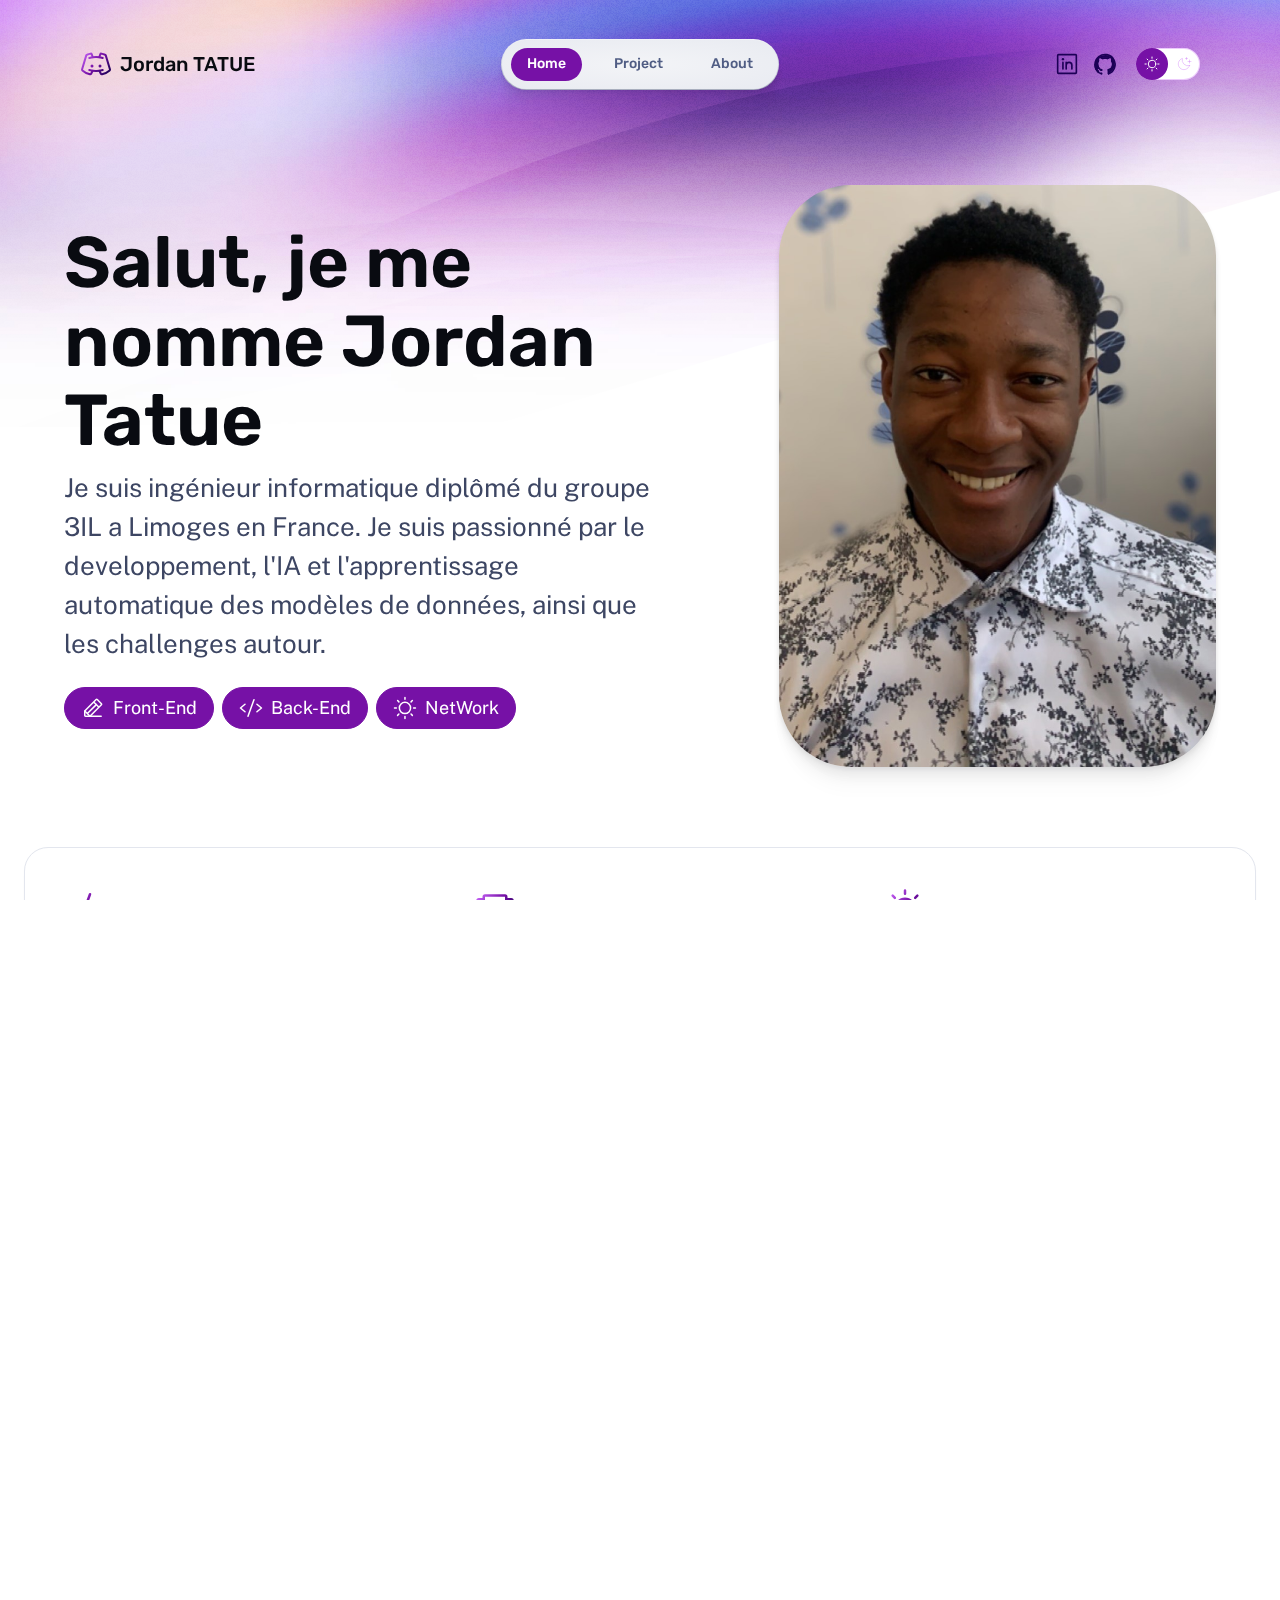
==== commit 74ac5d5d: "modification 1" ====
--- a/index.html
+++ b/index.html
@@ -1,276 +1,442 @@
 <!DOCTYPE html>
 <html lang="en" class="astro-37FXCHFA">
-	<head>
-		<meta charset="UTF-8">
-<meta name="description" property="og:description" content="The personal site of Jordan">
-<meta name="viewport" content="width=device-width">
-<meta name="generator" content="Astro v2.3.0">
-<title>Jordan TATUE: Personal Portfolio</title>
-
-<link rel="icon" type="image/svg+xml" href="favicon.svg">
-<link rel="preconnect" href="https://fonts.googleapis.com">
-<link rel="preconnect" href="https://fonts.gstatic.com" crossorigin>
-<link href="https://fonts.googleapis.com/css2?family=Public+Sans:ital,wght@0,400;0,700;1,400&family=Rubik:wght@500;600&display=swap" rel="stylesheet">
-
-<script>
-	// This code is inlined in the head to make dark mode instant & blocking.
-	const getThemePreference = () => {
-		if (typeof localStorage !== 'undefined' && localStorage.getItem('theme')) {
-			return localStorage.getItem('theme');
+
+<head>
+	<meta charset="UTF-8">
+	<meta name="description" property="og:description" content="The personal site of Jordan">
+	<meta name="viewport" content="width=device-width">
+	<meta name="generator" content="Astro v2.3.0">
+	<title>Jordan TATUE: Personal Portfolio</title>
+
+	<link rel="icon" type="image/svg+xml" href="favicon.svg">
+	<link rel="preconnect" href="https://fonts.googleapis.com">
+	<link rel="preconnect" href="https://fonts.gstatic.com" crossorigin>
+	<link
+		href="https://fonts.googleapis.com/css2?family=Public+Sans:ital,wght@0,400;0,700;1,400&family=Rubik:wght@500;600&display=swap"
+		rel="stylesheet">
+
+	<script>
+		// This code is inlined in the head to make dark mode instant & blocking.
+		const getThemePreference = () => {
+			if (typeof localStorage !== 'undefined' && localStorage.getItem('theme')) {
+				return localStorage.getItem('theme');
+			}
+			return window.matchMedia('(prefers-color-scheme: dark)').matches ? 'dark' : 'light';
+		};
+		const isDark = getThemePreference() === 'dark';
+		document.documentElement.classList[isDark ? 'add' : 'remove']('theme-dark');
+
+		if (typeof localStorage !== 'undefined') {
+			// Watch the document element and persist user preference when it changes.
+			const observer = new MutationObserver(() => {
+				const isDark = document.documentElement.classList.contains('theme-dark');
+				localStorage.setItem('theme', isDark ? 'dark' : 'light');
+			});
+			observer.observe(document.documentElement, { attributes: true, attributeFilter: ['class'] });
 		}
-		return window.matchMedia('(prefers-color-scheme: dark)').matches ? 'dark' : 'light';
-	};
-	const isDark = getThemePreference() === 'dark';
-	document.documentElement.classList[isDark ? 'add' : 'remove']('theme-dark');
-
-	if (typeof localStorage !== 'undefined') {
-		// Watch the document element and persist user preference when it changes.
-		const observer = new MutationObserver(() => {
-			const isDark = document.documentElement.classList.contains('theme-dark');
-			localStorage.setItem('theme', isDark ? 'dark' : 'light');
-		});
-		observer.observe(document.documentElement, { attributes: true, attributeFilter: ['class'] });
-	}
-</script>
+	</script>
 	<link rel="stylesheet" href="css/404.8e7ccd6e.css" />
-<link rel="stylesheet" href="css/index.95ab5b83.css" />
-<link rel="stylesheet" href="css/index.d2e14741.css" />
-<link rel="stylesheet" href="css/about.8c3abb9f.css" />
-<link rel="stylesheet" href="css/index.e0da855c.css" />
-<link rel="stylesheet" href="css/about.93ec11f1.css" /><script type="module">addEventListener("load",()=>document.documentElement.classList.add("loaded"));class i extends HTMLElement{constructor(){super(),this.appendChild(this.querySelector("template").content.cloneNode(!0));const e=this.querySelector("button"),t=document.getElementById("menu-content");t.hidden=!0;const n=s=>{e.setAttribute("aria-expanded",s?"true":"false"),t.hidden=!s};e.addEventListener("click",()=>n(t.hidden));const d=s=>{n(s.matches),e.hidden=s.matches},c=window.matchMedia("(min-width: 50em)");d(c),c.addEventListener("change",d)}}customElements.define("menu-button",i);class r extends HTMLElement{constructor(){super();const e=this.querySelector("button"),t=n=>{document.documentElement.classList[n?"add":"remove"]("theme-dark"),e.setAttribute("aria-pressed",String(n))};e.addEventListener("click",()=>t(!this.isDark())),t(this.isDark())}isDark(){return document.documentElement.classList.contains("theme-dark")}}customElements.define("theme-toggle",r);
-</script></head>
-	<body class="astro-37FXCHFA">
-		<div class="stack backgrounds astro-37FXCHFA">
-			<nav class="astro-DMQPWCEC">
-	<div class="menu-header astro-DMQPWCEC">
-		<a href="index.html" class="site-title astro-DMQPWCEC">
-			<svg xmlns="http://www.w3.org/2000/svg" width="40" height="40" viewBox="0 0 256 256" aria-hidden="true" stroke="url(#icon-gradient-20ixvvgia)" fill="url(#icon-gradient-20ixvvgia)" style="--size:1.6em" class="astro-PATNJMLL">
-	<g class="astro-PATNJMLL"><circle stroke="none" cx="96" cy="144" r="12"/><circle stroke="none" cx="160" cy="144" r="12"/><path fill="none" stroke-linecap="round" stroke-linejoin="round" stroke-width="16" d="M74 80a175 175 0 0 1 54-8 175 175 0 0 1 54 8m0 96a175 175 0 0 1-54 8 175 175 0 0 1-54-8"/><path fill="none" stroke-linecap="round" stroke-linejoin="round" stroke-width="16" d="m155 182 12 24a8 8 0 0 0 9 4c25-6 46-16 61-30a8 8 0 0 0 3-8L206 59a8 8 0 0 0-5-5 176 176 0 0 0-30-9 8 8 0 0 0-9 5l-8 24m-53 108-12 24a8 8 0 0 1-9 4c-25-6-46-16-61-30a8 8 0 0 1-3-8L50 59a8 8 0 0 1 5-5 176 176 0 0 1 30-9 8 8 0 0 1 9 5l8 24"/></g>
-	<linearGradient id="icon-gradient-20ixvvgia" x1="23" x2="235" y1="43" y2="202" gradientUnits="userSpaceOnUse" class="astro-PATNJMLL">
-				<stop stop-color="var(--gradient-stop-1)" class="astro-PATNJMLL"></stop>
-				<stop offset=".5" stop-color="var(--gradient-stop-2)" class="astro-PATNJMLL"></stop>
-				<stop offset="1" stop-color="var(--gradient-stop-3)" class="astro-PATNJMLL"></stop>
-			</linearGradient>
-</svg>
-			Jordan TATUE
-		</a>
-		<menu-button class="astro-DMQPWCEC">
-			<template class="astro-DMQPWCEC">
-				<button class="menu-button astro-DMQPWCEC" aria-expanded="false">
-					<span class="sr-only astro-DMQPWCEC">Menu</span>
-					<svg xmlns="http://www.w3.org/2000/svg" width="40" height="40" viewBox="0 0 256 256" aria-hidden="true" stroke="currentcolor" fill="currentcolor" class="astro-PATNJMLL">
-	<g class="astro-PATNJMLL"><path stroke-linecap="round" stroke-linejoin="round" stroke-width="16" d="M40 128h176M40 64h176M40 192h176"/></g>
-	
-</svg>
-				</button>
-			</template>
-		</menu-button>
-	</div>
-	<div id="menu-content" class="astro-DMQPWCEC">
-		<ul class="nav-items astro-DMQPWCEC">
-			<li class="astro-DMQPWCEC">
+	<link rel="stylesheet" href="css/index.95ab5b83.css" />
+	<link rel="stylesheet" href="css/index.d2e14741.css" />
+	<link rel="stylesheet" href="css/about.8c3abb9f.css" />
+	<link rel="stylesheet" href="css/index.e0da855c.css" />
+	<link rel="stylesheet" href="css/about.93ec11f1.css" />
+	<script type="module">addEventListener("load", () => document.documentElement.classList.add("loaded")); class i extends HTMLElement { constructor() { super(), this.appendChild(this.querySelector("template").content.cloneNode(!0)); const e = this.querySelector("button"), t = document.getElementById("menu-content"); t.hidden = !0; const n = s => { e.setAttribute("aria-expanded", s ? "true" : "false"), t.hidden = !s }; e.addEventListener("click", () => n(t.hidden)); const d = s => { n(s.matches), e.hidden = s.matches }, c = window.matchMedia("(min-width: 50em)"); d(c), c.addEventListener("change", d) } } customElements.define("menu-button", i); class r extends HTMLElement { constructor() { super(); const e = this.querySelector("button"), t = n => { document.documentElement.classList[n ? "add" : "remove"]("theme-dark"), e.setAttribute("aria-pressed", String(n)) }; e.addEventListener("click", () => t(!this.isDark())), t(this.isDark()) } isDark() { return document.documentElement.classList.contains("theme-dark") } } customElements.define("theme-toggle", r);
+	</script>
+</head>
+
+<body class="astro-37FXCHFA">
+	<div class="stack backgrounds astro-37FXCHFA">
+		<nav class="astro-DMQPWCEC">
+			<div class="menu-header astro-DMQPWCEC">
+				<a href="index.html" class="site-title astro-DMQPWCEC">
+					<svg xmlns="http://www.w3.org/2000/svg" width="40" height="40" viewBox="0 0 256 256"
+						aria-hidden="true" stroke="url(#icon-gradient-20ixvvgia)" fill="url(#icon-gradient-20ixvvgia)"
+						style="--size:1.6em" class="astro-PATNJMLL">
+						<g class="astro-PATNJMLL">
+							<circle stroke="none" cx="96" cy="144" r="12" />
+							<circle stroke="none" cx="160" cy="144" r="12" />
+							<path fill="none" stroke-linecap="round" stroke-linejoin="round" stroke-width="16"
+								d="M74 80a175 175 0 0 1 54-8 175 175 0 0 1 54 8m0 96a175 175 0 0 1-54 8 175 175 0 0 1-54-8" />
+							<path fill="none" stroke-linecap="round" stroke-linejoin="round" stroke-width="16"
+								d="m155 182 12 24a8 8 0 0 0 9 4c25-6 46-16 61-30a8 8 0 0 0 3-8L206 59a8 8 0 0 0-5-5 176 176 0 0 0-30-9 8 8 0 0 0-9 5l-8 24m-53 108-12 24a8 8 0 0 1-9 4c-25-6-46-16-61-30a8 8 0 0 1-3-8L50 59a8 8 0 0 1 5-5 176 176 0 0 1 30-9 8 8 0 0 1 9 5l8 24" />
+						</g>
+						<linearGradient id="icon-gradient-20ixvvgia" x1="23" x2="235" y1="43" y2="202"
+							gradientUnits="userSpaceOnUse" class="astro-PATNJMLL">
+							<stop stop-color="var(--gradient-stop-1)" class="astro-PATNJMLL"></stop>
+							<stop offset=".5" stop-color="var(--gradient-stop-2)" class="astro-PATNJMLL"></stop>
+							<stop offset="1" stop-color="var(--gradient-stop-3)" class="astro-PATNJMLL"></stop>
+						</linearGradient>
+					</svg>
+					Jordan TATUE
+				</a>
+				<menu-button class="astro-DMQPWCEC">
+					<template class="astro-DMQPWCEC">
+						<button class="menu-button astro-DMQPWCEC" aria-expanded="false">
+							<span class="sr-only astro-DMQPWCEC">Menu</span>
+							<svg xmlns="http://www.w3.org/2000/svg" width="40" height="40" viewBox="0 0 256 256"
+								aria-hidden="true" stroke="currentcolor" fill="currentcolor" class="astro-PATNJMLL">
+								<g class="astro-PATNJMLL">
+									<path stroke-linecap="round" stroke-linejoin="round" stroke-width="16"
+										d="M40 128h176M40 64h176M40 192h176" />
+								</g>
+
+							</svg>
+						</button>
+					</template>
+				</menu-button>
+			</div>
+			<div id="menu-content" class="astro-DMQPWCEC">
+				<ul class="nav-items astro-DMQPWCEC">
+					<li class="astro-DMQPWCEC">
 						<a aria-current="true" class="link active astro-DMQPWCEC" href="index.html">
 							Home
 						</a>
-					</li><li class="astro-DMQPWCEC">
+					</li>
+					<li class="astro-DMQPWCEC">
 						<a class="link astro-DMQPWCEC" href="work/index.html">
 							Project
 						</a>
-					</li><li class="astro-DMQPWCEC">
+					</li>
+					<li class="astro-DMQPWCEC">
 						<a class="link astro-DMQPWCEC" href="about/index.html">
 							About
 						</a>
 					</li>
-		</ul>
-		<div class="menu-footer astro-DMQPWCEC">
-			<div class="socials astro-DMQPWCEC">
-				<a href="https://www.linkedin.com/in/tatuejordan" class="social astro-DMQPWCEC">
+				</ul>
+				<div class="menu-footer astro-DMQPWCEC">
+					<div class="socials astro-DMQPWCEC">
+						<a href="https://www.linkedin.com/in/tatuejordan" class="social astro-DMQPWCEC">
 							<span class="sr-only astro-DMQPWCEC">Twitter</span>
-							<svg xmlns="http://www.w3.org/2000/svg" width="40" height="40" viewBox="0 0 256 256" aria-hidden="true" stroke="currentcolor" fill="currentcolor" class="astro-PATNJMLL">
-	<g class="astro-PATNJMLL"><rect width="184" height="184" x="36" y="36" fill="none" stroke-linecap="round" stroke-linejoin="round" stroke-width="16" rx="8"/><path fill="none" stroke-linecap="round" stroke-linejoin="round" stroke-width="16" d="M120 112v64m-32-64v64m32-36a28 28 0 0 1 56 0v36"/><circle stroke="none" cx="88" cy="80" r="12"/></g>
-	
-</svg>
+							<svg xmlns="http://www.w3.org/2000/svg" width="40" height="40" viewBox="0 0 256 256"
+								aria-hidden="true" stroke="currentcolor" fill="currentcolor" class="astro-PATNJMLL">
+								<g class="astro-PATNJMLL">
+									<rect width="184" height="184" x="36" y="36" fill="none" stroke-linecap="round"
+										stroke-linejoin="round" stroke-width="16" rx="8" />
+									<path fill="none" stroke-linecap="round" stroke-linejoin="round" stroke-width="16"
+										d="M120 112v64m-32-64v64m32-36a28 28 0 0 1 56 0v36" />
+									<circle stroke="none" cx="88" cy="80" r="12" />
+								</g>
+
+							</svg>
 						</a><a href="https://github.com/JordanTatue" class="social astro-DMQPWCEC">
 							<span class="sr-only astro-DMQPWCEC">GitHub</span>
-							<svg xmlns="http://www.w3.org/2000/svg" width="40" height="40" viewBox="0 0 256 256" aria-hidden="true" stroke="currentcolor" fill="currentcolor" class="astro-PATNJMLL">
-	<g class="astro-PATNJMLL"><g stroke-linecap="round" stroke-linejoin="round"><path fill="none" stroke-width="14.7" d="M55.7 167.2c13.9 1 21.3 13.1 22.2 14.6 4.2 7.2 10.4 9.6 18.3 7.1l1.1-3.4a60.3 60.3 0 0 1-25.8-11.9c-12-10.1-18-25.6-18-46.3"/><path fill="none" stroke-width="16" d="M61.4 205.1a24.5 24.5 0 0 1-3-6.1c-3.2-7.9-7.1-10.6-7.8-11.1l-1-.6c-2.4-1.6-9.5-6.5-7.2-13.9 1.4-4.5 6-7.2 12.3-7.2h.8c4 .3 7.6 1.5 10.7 3.2-9.1-10.1-13.6-24.3-13.6-42.3 0-11.3 3.5-21.7 10.1-30.4A46.7 46.7 0 0 1 65 67.3a8.3 8.3 0 0 1 5-4.7c2.8-.9 13.3-2.7 33.2 9.9a105 105 0 0 1 50.5 0c19.9-12.6 30.4-10.8 33.2-9.9 2.3.7 4.1 2.4 5 4.7 5 12.7 4 23.2 2.6 29.4 6.7 8.7 10 18.9 10 30.4 0 42.6-25.8 54.7-43.6 58.7 1.4 4.1 2.2 8.8 2.2 13.7l-.1 23.4v2.3"/><path fill="none" stroke-width="16" d="M160.9 185.7c1.4 4.1 2.2 8.8 2.2 13.7l-.1 23.4v2.3A98.6 98.6 0 1 0 61.4 205c-1.4-2.1-11.3-17.5-11.8-17.8-2.4-1.6-9.5-6.5-7.2-13.9 1.4-4.5 6-7.2 12.3-7.2h.8c4 .3 7.6 1.5 10.7 3.2-9.1-10.1-13.6-24.3-13.6-42.3 0-11.3 3.5-21.7 10.1-30.4A46.4 46.4 0 0 1 65 67.3a8.3 8.3 0 0 1 5-4.7c2.8-.9 13.3-2.7 33.2 9.9a105 105 0 0 1 50.5 0c19.9-12.6 30.4-10.8 33.2-9.9 2.3.7 4.1 2.4 5 4.7 5 12.7 4 23.2 2.6 29.4 6.7 8.7 10 18.9 10 30.4.1 42.6-25.8 54.7-43.6 58.6z"/><path fill="none" stroke-width="18.7" d="m170.1 203.3 17.3-12 17.2-18.7 9.5-26.6v-27.9l-9.5-27.5" /><path fill="none" stroke-width="22.7" d="m92.1 57.3 23.3-4.6 18.7-1.4 29.3 5.4m-110 32.6-8 16-4 21.4.6 20.3 3.4 13" /><path fill="none" stroke-width="13.3" d="M28.8 133a100 100 0 0 0 66.9 94.4v-8.7c-22.4 1.8-33-11.5-35.6-19.8-3.4-8.6-7.8-11.4-8.5-11.8"/></g></g>
-	
-</svg>
+							<svg xmlns="http://www.w3.org/2000/svg" width="40" height="40" viewBox="0 0 256 256"
+								aria-hidden="true" stroke="currentcolor" fill="currentcolor" class="astro-PATNJMLL">
+								<g class="astro-PATNJMLL">
+									<g stroke-linecap="round" stroke-linejoin="round">
+										<path fill="none" stroke-width="14.7"
+											d="M55.7 167.2c13.9 1 21.3 13.1 22.2 14.6 4.2 7.2 10.4 9.6 18.3 7.1l1.1-3.4a60.3 60.3 0 0 1-25.8-11.9c-12-10.1-18-25.6-18-46.3" />
+										<path fill="none" stroke-width="16"
+											d="M61.4 205.1a24.5 24.5 0 0 1-3-6.1c-3.2-7.9-7.1-10.6-7.8-11.1l-1-.6c-2.4-1.6-9.5-6.5-7.2-13.9 1.4-4.5 6-7.2 12.3-7.2h.8c4 .3 7.6 1.5 10.7 3.2-9.1-10.1-13.6-24.3-13.6-42.3 0-11.3 3.5-21.7 10.1-30.4A46.7 46.7 0 0 1 65 67.3a8.3 8.3 0 0 1 5-4.7c2.8-.9 13.3-2.7 33.2 9.9a105 105 0 0 1 50.5 0c19.9-12.6 30.4-10.8 33.2-9.9 2.3.7 4.1 2.4 5 4.7 5 12.7 4 23.2 2.6 29.4 6.7 8.7 10 18.9 10 30.4 0 42.6-25.8 54.7-43.6 58.7 1.4 4.1 2.2 8.8 2.2 13.7l-.1 23.4v2.3" />
+										<path fill="none" stroke-width="16"
+											d="M160.9 185.7c1.4 4.1 2.2 8.8 2.2 13.7l-.1 23.4v2.3A98.6 98.6 0 1 0 61.4 205c-1.4-2.1-11.3-17.5-11.8-17.8-2.4-1.6-9.5-6.5-7.2-13.9 1.4-4.5 6-7.2 12.3-7.2h.8c4 .3 7.6 1.5 10.7 3.2-9.1-10.1-13.6-24.3-13.6-42.3 0-11.3 3.5-21.7 10.1-30.4A46.4 46.4 0 0 1 65 67.3a8.3 8.3 0 0 1 5-4.7c2.8-.9 13.3-2.7 33.2 9.9a105 105 0 0 1 50.5 0c19.9-12.6 30.4-10.8 33.2-9.9 2.3.7 4.1 2.4 5 4.7 5 12.7 4 23.2 2.6 29.4 6.7 8.7 10 18.9 10 30.4.1 42.6-25.8 54.7-43.6 58.6z" />
+										<path fill="none" stroke-width="18.7"
+											d="m170.1 203.3 17.3-12 17.2-18.7 9.5-26.6v-27.9l-9.5-27.5" />
+										<path fill="none" stroke-width="22.7"
+											d="m92.1 57.3 23.3-4.6 18.7-1.4 29.3 5.4m-110 32.6-8 16-4 21.4.6 20.3 3.4 13" />
+										<path fill="none" stroke-width="13.3"
+											d="M28.8 133a100 100 0 0 0 66.9 94.4v-8.7c-22.4 1.8-33-11.5-35.6-19.8-3.4-8.6-7.8-11.4-8.5-11.8" />
+									</g>
+								</g>
+
+							</svg>
 						</a>
+					</div>
+
+					<div class="theme-toggle astro-DMQPWCEC">
+						<theme-toggle class="astro-X3PJSKD3">
+							<button class="astro-X3PJSKD3">
+								<span class="sr-only astro-X3PJSKD3">Dark theme</span>
+								<span class="icon light astro-X3PJSKD3"><svg xmlns="http://www.w3.org/2000/svg"
+										width="40" height="40" viewBox="0 0 256 256" aria-hidden="true"
+										stroke="currentcolor" fill="currentcolor" class="astro-PATNJMLL">
+										<g class="astro-PATNJMLL">
+											<circle cx="128" cy="128" r="60" fill="none" stroke-linecap="round"
+												stroke-linejoin="round" stroke-width="16" />
+											<path fill="none" stroke-linecap="round" stroke-linejoin="round"
+												stroke-width="16"
+												d="M128 36V16M63 63 49 49m-13 79H16m47 65-14 14m79 13v20m65-47 14 14m13-79h20m-47-65 14-14" />
+										</g>
+
+									</svg></span>
+								<span class="icon dark astro-X3PJSKD3"><svg xmlns="http://www.w3.org/2000/svg"
+										width="40" height="40" viewBox="0 0 256 256" aria-hidden="true"
+										stroke="currentcolor" fill="currentcolor" class="astro-PATNJMLL">
+										<g class="astro-PATNJMLL">
+											<path fill="none" stroke-linecap="round" stroke-linejoin="round"
+												stroke-width="16"
+												d="M216 112V64m24 24h-48m-24-64v32m16-16h-32m65 113A92 92 0 0 1 103 39h0a92 92 0 1 0 114 114Z" />
+										</g>
+
+									</svg></span>
+							</button>
+						</theme-toggle>
+					</div>
+				</div>
 			</div>
-
-			<div class="theme-toggle astro-DMQPWCEC">
-				<theme-toggle class="astro-X3PJSKD3">
-	<button class="astro-X3PJSKD3">
-		<span class="sr-only astro-X3PJSKD3">Dark theme</span>
-		<span class="icon light astro-X3PJSKD3"><svg xmlns="http://www.w3.org/2000/svg" width="40" height="40" viewBox="0 0 256 256" aria-hidden="true" stroke="currentcolor" fill="currentcolor" class="astro-PATNJMLL">
-	<g class="astro-PATNJMLL"><circle cx="128" cy="128" r="60" fill="none" stroke-linecap="round" stroke-linejoin="round" stroke-width="16"/><path fill="none" stroke-linecap="round" stroke-linejoin="round" stroke-width="16" d="M128 36V16M63 63 49 49m-13 79H16m47 65-14 14m79 13v20m65-47 14 14m13-79h20m-47-65 14-14"/></g>
-	
-</svg></span>
-		<span class="icon dark astro-X3PJSKD3"><svg xmlns="http://www.w3.org/2000/svg" width="40" height="40" viewBox="0 0 256 256" aria-hidden="true" stroke="currentcolor" fill="currentcolor" class="astro-PATNJMLL">
-	<g class="astro-PATNJMLL"><path fill="none" stroke-linecap="round" stroke-linejoin="round" stroke-width="16" d="M216 112V64m24 24h-48m-24-64v32m16-16h-32m65 113A92 92 0 0 1 103 39h0a92 92 0 1 0 114 114Z"/></g>
-	
-</svg></span>
-	</button>
-</theme-toggle>
+		</nav>
+
+		<div class="stack gap-20 lg:gap-48 astro-J7PV25F6">
+			<div class="wrapper stack gap-8 lg:gap-20 astro-J7PV25F6">
+				<header class="hero astro-J7PV25F6">
+					<header class="hero stack gap-4 start astro-BBE6DXRZ">
+						<div class="stack gap-2 astro-BBE6DXRZ">
+							<h1 class="title astro-BBE6DXRZ">Salut, je me nomme Jordan Tatue</h1>
+							<p class="tagline astro-BBE6DXRZ">
+								Je suis ingénieur informatique diplômé du groupe 3IL a Limoges en France. Je suis
+								passionné par le developpement,
+								l'IA et l'apprentissage automatique des modèles de données, ainsi que les challenges
+								autour.</p>
+						</div>
+
+						<div class="roles astro-J7PV25F6">
+							<div class="pill astro-2QEYWK4B">
+								<svg xmlns="http://www.w3.org/2000/svg" width="40" height="40" viewBox="0 0 256 256"
+									aria-hidden="true" stroke="currentcolor" fill="currentcolor" style="--size:1.33em"
+									class="astro-PATNJMLL">
+									<g class="astro-PATNJMLL">
+										<path fill="none" stroke-linecap="round" stroke-linejoin="round"
+											stroke-width="16"
+											d="M96 216H48a8 8 0 0 1-8-8v-44.7a7.9 7.9 0 0 1 2.3-5.6l120-120a8 8 0 0 1 11.4 0l44.6 44.6a8 8 0 0 1 0 11.4Zm40-152 56 56" />
+										<path fill="none" stroke-linecap="round" stroke-linejoin="round"
+											stroke-width="16" d="M216 216H96l-55.5-55.5M164 92l-96 96" />
+									</g>
+
+								</svg> Front-End
+							</div>
+							<div class="pill astro-2QEYWK4B"><svg xmlns="http://www.w3.org/2000/svg" width="40"
+									height="40" viewBox="0 0 256 256" aria-hidden="true" stroke="currentcolor"
+									fill="currentcolor" style="--size:1.33em" class="astro-PATNJMLL">
+									<g class="astro-PATNJMLL">
+										<path fill="none" stroke-linecap="round" stroke-linejoin="round"
+											stroke-width="16" d="m64 88-48 40 48 40m128-80 48 40-48 40M160 40 96 216" />
+									</g>
+
+								</svg> Back-End</div>
+							<div class="pill astro-2QEYWK4B"><svg xmlns="http://www.w3.org/2000/svg" width="40"
+									height="40" viewBox="0 0 256 256" aria-hidden="true" stroke="currentcolor"
+									fill="currentcolor" style="--size:1.33em" class="astro-PATNJMLL">
+									<g class="astro-PATNJMLL">
+										<circle cx="128" cy="128" r="60" fill="none" stroke-linecap="round"
+											stroke-linejoin="round" stroke-width="16" />
+										<path fill="none" stroke-linecap="round" stroke-linejoin="round"
+											stroke-width="16"
+											d="M128 36V16M63 63 49 49m-13 79H16m47 65-14 14m79 13v20m65-47 14 14m13-79h20m-47-65 14-14" />
+									</g>
+
+								</svg> NetWork</div>
+						</div>
+
+					</header>
+
+					<img alt="Jordan" width="480" height="620" src="images/portrait.jpg" class="astro-J7PV25F6">
+				</header>
+
+				<section class="box skills astro-AB4IHPZS d-flex">
+					<div class="stack gap-2 lg:gap-4 astro-AB4IHPZS">
+						<svg xmlns="http://www.w3.org/2000/svg" width="40" height="40" viewBox="0 0 256 256"
+							aria-hidden="true" stroke="url(#icon-gradient-381m31gp0)"
+							fill="url(#icon-gradient-381m31gp0)" style="--size:2.5rem" class="astro-PATNJMLL">
+							<g class="astro-PATNJMLL">
+								<path fill="none" stroke-linecap="round" stroke-linejoin="round" stroke-width="16"
+									d="m64 88-48 40 48 40m128-80 48 40-48 40M160 40 96 216" />
+							</g>
+							<linearGradient id="icon-gradient-381m31gp0" x1="23" x2="235" y1="43" y2="202"
+								gradientUnits="userSpaceOnUse" class="astro-PATNJMLL">
+								<stop stop-color="var(--gradient-stop-1)" class="astro-PATNJMLL"></stop>
+								<stop offset=".5" stop-color="var(--gradient-stop-2)" class="astro-PATNJMLL"></stop>
+								<stop offset="1" stop-color="var(--gradient-stop-3)" class="astro-PATNJMLL"></stop>
+							</linearGradient>
+						</svg>
+						<h2 class="astro-AB4IHPZS">développement Full Stack</h2>
+						<p class="astro-AB4IHPZS">Réalisation de cahier de charge, modélisation des projets avec les
+							méthodes telles UM, Conception et developpement en plusieurs languages et frameWorks.</p>
+					</div>
+					<div class="stack gap-2 lg:gap-4 astro-AB4IHPZS">
+						<svg xmlns="http://www.w3.org/2000/svg" width="40" height="40" viewBox="0 0 256 256"
+							aria-hidden="true" stroke="url(#icon-gradient-31wfgdvkg)"
+							fill="url(#icon-gradient-31wfgdvkg)" style="--size:2.5rem" class="astro-PATNJMLL">
+							<g class="astro-PATNJMLL">
+								<path fill="none" stroke-linecap="round" stroke-linejoin="round" stroke-width="16"
+									d="M56 56v55.1c0 39.7 31.8 72.6 71.5 72.9a72 72 0 0 0 72.5-72V56a8 8 0 0 0-8-8H64a8 8 0 0 0-8 8Zm40 168h64m-32-40v40" />
+								<path fill="none" stroke-linecap="round" stroke-linejoin="round" stroke-width="16"
+									d="M198.2 128h9.8a32 32 0 0 0 32-32V80a8 8 0 0 0-8-8h-32M58 128H47.9a32 32 0 0 1-32-32V80a8 8 0 0 1 8-8h32" />
+							</g>
+							<linearGradient id="icon-gradient-31wfgdvkg" x1="23" x2="235" y1="43" y2="202"
+								gradientUnits="userSpaceOnUse" class="astro-PATNJMLL">
+								<stop stop-color="var(--gradient-stop-1)" class="astro-PATNJMLL"></stop>
+								<stop offset=".5" stop-color="var(--gradient-stop-2)" class="astro-PATNJMLL"></stop>
+								<stop offset="1" stop-color="var(--gradient-stop-3)" class="astro-PATNJMLL"></stop>
+							</linearGradient>
+						</svg>
+						<h2 class="astro-AB4IHPZS">Gestion de projet en agile</h2>
+						<p class="astro-AB4IHPZS">Utilisation des outils de plannification de projets tel MS Project,
+							SCRUM, JIRA.</p>
+					</div>
+					<div class="stack gap-2 lg:gap-4 astro-AB4IHPZS">
+						<svg xmlns="http://www.w3.org/2000/svg" width="40" height="40" viewBox="0 0 256 256"
+							aria-hidden="true" stroke="url(#icon-gradient-270sxdhka)"
+							fill="url(#icon-gradient-270sxdhka)" style="--size:2.5rem" class="astro-PATNJMLL">
+							<g class="astro-PATNJMLL">
+								<circle cx="128" cy="128" r="60" fill="none" stroke-linecap="round"
+									stroke-linejoin="round" stroke-width="16" />
+								<path fill="none" stroke-linecap="round" stroke-linejoin="round" stroke-width="16"
+									d="M128 36V16M63 63 49 49m-13 79H16m47 65-14 14m79 13v20m65-47 14 14m13-79h20m-47-65 14-14" />
+							</g>
+							<linearGradient id="icon-gradient-270sxdhka" x1="23" x2="235" y1="43" y2="202"
+								gradientUnits="userSpaceOnUse" class="astro-PATNJMLL">
+								<stop stop-color="var(--gradient-stop-1)" class="astro-PATNJMLL"></stop>
+								<stop offset=".5" stop-color="var(--gradient-stop-2)" class="astro-PATNJMLL"></stop>
+								<stop offset="1" stop-color="var(--gradient-stop-3)" class="astro-PATNJMLL"></stop>
+							</linearGradient>
+						</svg>
+						<h2 class="astro-AB4IHPZS">Systèmes et réseaux (TCP/IP)</h2>
+						<p class="astro-AB4IHPZS">Connaissance de base dans la configuration des réseaux et
+							l'administration des systèmes Linux et Windows.</p>
+					</div>
+					<div class="stack gap-2 lg:gap-4 astro-AB4IHPZS">
+						<svg xmlns="http://www.w3.org/2000/svg" width="40" height="40" viewBox="0 0 256 256"
+							aria-hidden="true" stroke="url(#icon-gradient-270sxdhka)"
+							fill="url(#icon-gradient-270sxdhka)" style="--size:2.5rem" class="astro-PATNJMLL">
+							<g class="astro-PATNJMLL">
+								<circle cx="128" cy="128" r="60" fill="none" stroke-linecap="round"
+									stroke-linejoin="round" stroke-width="16" />
+								<path fill="none" stroke-linecap="round" stroke-linejoin="round" stroke-width="16"
+									d="M128 36V16M63 63 49 49m-13 79H16m47 65-14 14m79 13v20m65-47 14 14m13-79h20m-47-65 14-14" />
+							</g>
+							<linearGradient id="icon-gradient-270sxdhka" x1="23" x2="235" y1="43" y2="202"
+								gradientUnits="userSpaceOnUse" class="astro-PATNJMLL">
+								<stop stop-color="var(--gradient-stop-1)" class="astro-PATNJMLL"></stop>
+								<stop offset=".5" stop-color="var(--gradient-stop-2)" class="astro-PATNJMLL"></stop>
+								<stop offset="1" stop-color="var(--gradient-stop-3)" class="astro-PATNJMLL"></stop>
+							</linearGradient>
+						</svg>
+						<h2 class="astro-AB4IHPZS">Machine Learning et IA</h2>
+						<p class="astro-AB4IHPZS">conception et entrainement de modèles (regression et classification), Exploration de données (Data mining)</p>
+					</div>
+				</section>
 			</div>
+
+			<main class="wrapper stack gap-20 lg:gap-48 astro-J7PV25F6">
+				<section class="section with-background with-cta astro-J7PV25F6">
+					<header class="section-header stack gap-2 lg:gap-4 astro-J7PV25F6">
+						<h3 class="astro-J7PV25F6">Mes projects</h3>
+						<p class="astro-J7PV25F6">Visualiser mes derniers projects.</p>
+					</header>
+
+					<div class="gallery astro-J7PV25F6">
+						<ul class="grid offset astro-VC5TSDMU">
+							<li class="astro-J7PV25F6">
+								<a class="card astro-LGKM4U2A" href="work/nested/duvet-genius/index.html">
+									<span class="title astro-LGKM4U2A">Snap-Faces | Angular</span>
+									<!--< src={data.video} alt={data.img_alt || ''} loading="lazy" decoding="async" />-->
+									<iframe width="400" height="400" src="https://youtube.com/embed/wMjSthcGC6M"
+										title="Snap-Faces | Angular" frameborder="0"
+										allow="accelerometer; autoplay; clipboard-write; encrypted-media; gyroscope; picture-in-picture; web-share"
+										allowfullscreen class="astro-LGKM4U2A"></iframe>
+								</a>
+							</li>
+							<li class="astro-J7PV25F6">
+								<a class="card astro-LGKM4U2A" href="work/markdown-mystery-tour/index.html">
+									<span class="title astro-LGKM4U2A">Plannification et conception d&#39;une solution
+										informatique pour une association sportive</span>
+									<!--< src={data.video} alt={data.img_alt || ''} loading="lazy" decoding="async" />-->
+									<iframe width="400" height="400" src="https://www.youtube.com/embed/exJkZ0fLiWY"
+										title="Plannification et conception d'une solution informatique pour une association sportive"
+										frameborder="0"
+										allow="accelerometer; autoplay; clipboard-write; encrypted-media; gyroscope; picture-in-picture; web-share"
+										allowfullscreen class="astro-LGKM4U2A"></iframe>
+								</a>
+							</li>
+							<li class="astro-J7PV25F6">
+								<a class="card astro-LGKM4U2A" href="work/bloom-box/index.html">
+									<span class="title astro-LGKM4U2A">Site de commande</span>
+									<!--< src={data.video} alt={data.img_alt || ''} loading="lazy" decoding="async" />-->
+									<iframe width="400" height="400" src="https://www.youtube.com/embed/pw1yJ2cXEiA"
+										title="Site de commande" frameborder="0"
+										allow="accelerometer; autoplay; clipboard-write; encrypted-media; gyroscope; picture-in-picture; web-share"
+										allowfullscreen class="astro-LGKM4U2A"></iframe>
+								</a>
+							</li>
+							<li class="astro-J7PV25F6">
+								<a class="card astro-LGKM4U2A" href="work/h20/index.html">
+									<span class="title astro-LGKM4U2A">Application de gestion des contacts en java
+										frameWork JFOX</span>
+									<!--< src={data.video} alt={data.img_alt || ''} loading="lazy" decoding="async" />-->
+									<iframe width="400" height="400" src="https://www.youtube.com/embed/0Q9OOUkNmBo"
+										title="Application de gestion des contacts en java frameWork JFOX"
+										frameborder="0"
+										allow="accelerometer; autoplay; clipboard-write; encrypted-media; gyroscope; picture-in-picture; web-share"
+										allowfullscreen class="astro-LGKM4U2A"></iframe>
+								</a>
+							</li>
+						</ul>
+					</div>
+
+					<div class="cta astro-J7PV25F6">
+						<a href="work/index.html" class="astro-BALV45LP">
+							View All
+							<svg xmlns="http://www.w3.org/2000/svg" width="40" height="40" viewBox="0 0 256 256"
+								aria-hidden="true" stroke="currentcolor" fill="currentcolor" style="--size:1.2em"
+								class="astro-PATNJMLL">
+								<g class="astro-PATNJMLL">
+									<path fill="none" stroke-linecap="round" stroke-linejoin="round" stroke-width="16"
+										d="M40 128h176m-72-72 72 72-72 72" />
+								</g>
+
+							</svg>
+						</a>
+					</div>
+				</section>
+			</main>
+
+			<aside class="astro-RCDZUQ3A">
+				<h2 class="astro-RCDZUQ3A">Intéressé par mon profil ?</h2>
+				<a href="mailto:tatuejordan@gmail.com" class="astro-BALV45LP">
+					envoyer un message
+					<svg xmlns="http://www.w3.org/2000/svg" width="40" height="40" viewBox="0 0 256 256"
+						aria-hidden="true" stroke="currentcolor" fill="currentcolor" style="--size:1.2em"
+						class="astro-PATNJMLL">
+						<g class="astro-PATNJMLL">
+							<path fill="none" stroke-linecap="round" stroke-linejoin="round" stroke-width="16"
+								d="M210.3 35.9 23.9 88.4a8 8 0 0 0-1.2 15l85.6 40.5a7.8 7.8 0 0 1 3.8 3.8l40.5 85.6a8 8 0 0 0 15-1.2l52.5-186.4a7.9 7.9 0 0 0-9.8-9.8Zm-99.4 109.2 45.2-45.2" />
+						</g>
+
+					</svg>
+				</a>
+
+			</aside>
 		</div>
+
+		<footer class="astro-SZ7XMLTE">
+			<div class="group astro-SZ7XMLTE">
+				<p class="astro-SZ7XMLTE">
+					Designed & Developed in France with <a href="https://astro.build/" class="astro-SZ7XMLTE">Astro</a>
+					<svg xmlns="http://www.w3.org/2000/svg" width="40" height="40" viewBox="0 0 256 256"
+						aria-hidden="true" stroke="currentcolor" fill="currentcolor" style="--size:1.2em"
+						class="astro-PATNJMLL">
+						<g class="astro-PATNJMLL">
+							<path fill="none" stroke-linecap="round" stroke-linejoin="round" stroke-width="16"
+								d="M94.1 184.6c-11.4 33.9-56.6 33.9-56.6 33.9s0-45.2 33.9-56.6m124.5-56.5L128 173.3 82.7 128l67.9-67.9C176.3 34.4 202 34.7 213 36.3a7.8 7.8 0 0 1 6.7 6.7c1.6 11 1.9 36.7-23.8 62.4Z" />
+							<path fill="none" stroke-linecap="round" stroke-linejoin="round" stroke-width="16"
+								d="M184.6 116.7v64.6a8 8 0 0 1-2.4 5.6l-32.3 32.4a8 8 0 0 1-13.5-4.1l-8.4-41.9m11.3-101.9H74.7a8 8 0 0 0-5.6 2.4l-32.4 32.3a8 8 0 0 0 4.1 13.5l41.9 8.4" />
+						</g>
+
+					</svg>
+				</p>
+				<p class="astro-SZ7XMLTE">&copy; 2023 Jordan Tatue</p>
+			</div>
+			<p class="socials astro-SZ7XMLTE">
+				<a href="https://www.linkedin.com/in/tatuejordan/" class="astro-SZ7XMLTE"> Linkedin</a>
+				<a href="https://github.com/JordanTatue" class="astro-SZ7XMLTE"> GitHub</a>
+			</p>
+		</footer>
 	</div>
-</nav>
-			
-	<div class="stack gap-20 lg:gap-48 astro-J7PV25F6">
-		<div class="wrapper stack gap-8 lg:gap-20 astro-J7PV25F6">
-			<header class="hero astro-J7PV25F6">
-				<header class="hero stack gap-4 start astro-BBE6DXRZ">
-	<div class="stack gap-2 astro-BBE6DXRZ">
-		<h1 class="title astro-BBE6DXRZ">Salut, je me nomme Jordan Tatue</h1>
-		<p class="tagline astro-BBE6DXRZ">Je suis étudiant en première année ingénieure au sein du groupe 3IL a Limoges en France. Je suis passionné par le developpement et les challenges autour.</p>
-	</div>
-	
-					<div class="roles astro-J7PV25F6">
-						<div class="pill astro-2QEYWK4B">
-							<svg xmlns="http://www.w3.org/2000/svg" width="40" height="40" viewBox="0 0 256 256" aria-hidden="true" stroke="currentcolor" fill="currentcolor" style="--size:1.33em" class="astro-PATNJMLL">
-	<g class="astro-PATNJMLL"><path fill="none" stroke-linecap="round" stroke-linejoin="round" stroke-width="16" d="M96 216H48a8 8 0 0 1-8-8v-44.7a7.9 7.9 0 0 1 2.3-5.6l120-120a8 8 0 0 1 11.4 0l44.6 44.6a8 8 0 0 1 0 11.4Zm40-152 56 56"/><path fill="none" stroke-linecap="round" stroke-linejoin="round" stroke-width="16" d="M216 216H96l-55.5-55.5M164 92l-96 96"/></g>
-	
-</svg> Front-End
-						</div>
-						<div class="pill astro-2QEYWK4B"><svg xmlns="http://www.w3.org/2000/svg" width="40" height="40" viewBox="0 0 256 256" aria-hidden="true" stroke="currentcolor" fill="currentcolor" style="--size:1.33em" class="astro-PATNJMLL">
-	<g class="astro-PATNJMLL"><path fill="none" stroke-linecap="round" stroke-linejoin="round" stroke-width="16" d="m64 88-48 40 48 40m128-80 48 40-48 40M160 40 96 216"/></g>
-	
-</svg> Back-End</div>
-						<div class="pill astro-2QEYWK4B"><svg xmlns="http://www.w3.org/2000/svg" width="40" height="40" viewBox="0 0 256 256" aria-hidden="true" stroke="currentcolor" fill="currentcolor" style="--size:1.33em" class="astro-PATNJMLL">
-	<g class="astro-PATNJMLL"><circle cx="128" cy="128" r="60" fill="none" stroke-linecap="round" stroke-linejoin="round" stroke-width="16"/><path fill="none" stroke-linecap="round" stroke-linejoin="round" stroke-width="16" d="M128 36V16M63 63 49 49m-13 79H16m47 65-14 14m79 13v20m65-47 14 14m13-79h20m-47-65 14-14"/></g>
-	
-</svg> NetWork</div>
-					</div>
-				
-</header>
-
-				<img alt="Jordan" width="480" height="620" src="images/portrait.jpg" class="astro-J7PV25F6">
-			</header>
-
-			<section class="box skills astro-AB4IHPZS">
-	<div class="stack gap-2 lg:gap-4 astro-AB4IHPZS">
-		<svg xmlns="http://www.w3.org/2000/svg" width="40" height="40" viewBox="0 0 256 256" aria-hidden="true" stroke="url(#icon-gradient-381m31gp0)" fill="url(#icon-gradient-381m31gp0)" style="--size:2.5rem" class="astro-PATNJMLL">
-	<g class="astro-PATNJMLL"><path fill="none" stroke-linecap="round" stroke-linejoin="round" stroke-width="16" d="m64 88-48 40 48 40m128-80 48 40-48 40M160 40 96 216"/></g>
-	<linearGradient id="icon-gradient-381m31gp0" x1="23" x2="235" y1="43" y2="202" gradientUnits="userSpaceOnUse" class="astro-PATNJMLL">
-				<stop stop-color="var(--gradient-stop-1)" class="astro-PATNJMLL"></stop>
-				<stop offset=".5" stop-color="var(--gradient-stop-2)" class="astro-PATNJMLL"></stop>
-				<stop offset="1" stop-color="var(--gradient-stop-3)" class="astro-PATNJMLL"></stop>
-			</linearGradient>
-</svg>
-		<h2 class="astro-AB4IHPZS">développement Full Stack</h2>
-		<p class="astro-AB4IHPZS">Réalisation de cahier de charge, modélisation des projets avec les méthodes telles UM, Conception et developpement en plusieurs languages et frameWorks.</p>
-	</div>
-	<div class="stack gap-2 lg:gap-4 astro-AB4IHPZS">
-		<svg xmlns="http://www.w3.org/2000/svg" width="40" height="40" viewBox="0 0 256 256" aria-hidden="true" stroke="url(#icon-gradient-31wfgdvkg)" fill="url(#icon-gradient-31wfgdvkg)" style="--size:2.5rem" class="astro-PATNJMLL">
-	<g class="astro-PATNJMLL"><path fill="none" stroke-linecap="round" stroke-linejoin="round" stroke-width="16" d="M56 56v55.1c0 39.7 31.8 72.6 71.5 72.9a72 72 0 0 0 72.5-72V56a8 8 0 0 0-8-8H64a8 8 0 0 0-8 8Zm40 168h64m-32-40v40"/><path fill="none" stroke-linecap="round" stroke-linejoin="round" stroke-width="16" d="M198.2 128h9.8a32 32 0 0 0 32-32V80a8 8 0 0 0-8-8h-32M58 128H47.9a32 32 0 0 1-32-32V80a8 8 0 0 1 8-8h32"/></g>
-	<linearGradient id="icon-gradient-31wfgdvkg" x1="23" x2="235" y1="43" y2="202" gradientUnits="userSpaceOnUse" class="astro-PATNJMLL">
-				<stop stop-color="var(--gradient-stop-1)" class="astro-PATNJMLL"></stop>
-				<stop offset=".5" stop-color="var(--gradient-stop-2)" class="astro-PATNJMLL"></stop>
-				<stop offset="1" stop-color="var(--gradient-stop-3)" class="astro-PATNJMLL"></stop>
-			</linearGradient>
-</svg>
-		<h2 class="astro-AB4IHPZS">Gestion de projet en agile</h2>
-		<p class="astro-AB4IHPZS">Utilisation des outils de plannification de projets tel MS Project, connaissance du SCRUM MASTER.</p>
-	</div>
-	<div class="stack gap-2 lg:gap-4 astro-AB4IHPZS">
-		<svg xmlns="http://www.w3.org/2000/svg" width="40" height="40" viewBox="0 0 256 256" aria-hidden="true" stroke="url(#icon-gradient-270sxdhka)" fill="url(#icon-gradient-270sxdhka)" style="--size:2.5rem" class="astro-PATNJMLL">
-	<g class="astro-PATNJMLL"><circle cx="128" cy="128" r="60" fill="none" stroke-linecap="round" stroke-linejoin="round" stroke-width="16"/><path fill="none" stroke-linecap="round" stroke-linejoin="round" stroke-width="16" d="M128 36V16M63 63 49 49m-13 79H16m47 65-14 14m79 13v20m65-47 14 14m13-79h20m-47-65 14-14"/></g>
-	<linearGradient id="icon-gradient-270sxdhka" x1="23" x2="235" y1="43" y2="202" gradientUnits="userSpaceOnUse" class="astro-PATNJMLL">
-				<stop stop-color="var(--gradient-stop-1)" class="astro-PATNJMLL"></stop>
-				<stop offset=".5" stop-color="var(--gradient-stop-2)" class="astro-PATNJMLL"></stop>
-				<stop offset="1" stop-color="var(--gradient-stop-3)" class="astro-PATNJMLL"></stop>
-			</linearGradient>
-</svg>
-		<h2 class="astro-AB4IHPZS">Systèmes et réseaux (TCP/IP)</h2>
-		<p class="astro-AB4IHPZS">Connaissance de base dans la configuration des réseaux et l'administration des systèmes Linux et Windows.</p>
-	</div>
-</section>
-		</div>
-
-		<main class="wrapper stack gap-20 lg:gap-48 astro-J7PV25F6">
-			<section class="section with-background with-cta astro-J7PV25F6">
-				<header class="section-header stack gap-2 lg:gap-4 astro-J7PV25F6">
-					<h3 class="astro-J7PV25F6">Mes projects</h3>
-					<p class="astro-J7PV25F6">Visualiser mes derniers projects.</p>
-				</header>
-
-				<div class="gallery astro-J7PV25F6">
-					<ul class="grid offset astro-VC5TSDMU">
-	<li class="astro-J7PV25F6">
-									<a class="card astro-LGKM4U2A" href="work/nested/duvet-genius/index.html">
-	<span class="title astro-LGKM4U2A">Snap-Faces | Angular</span>
-	<!--< src={data.video} alt={data.img_alt || ''} loading="lazy" decoding="async" />-->
-	<iframe width="400" height="400" src="https://youtube.com/embed/wMjSthcGC6M" title="Snap-Faces | Angular" frameborder="0" allow="accelerometer; autoplay; clipboard-write; encrypted-media; gyroscope; picture-in-picture; web-share" allowfullscreen class="astro-LGKM4U2A"></iframe>
-</a>
-								</li><li class="astro-J7PV25F6">
-									<a class="card astro-LGKM4U2A" href="work/markdown-mystery-tour/index.html">
-	<span class="title astro-LGKM4U2A">Plannification et conception d&#39;une solution informatique pour une association sportive</span>
-	<!--< src={data.video} alt={data.img_alt || ''} loading="lazy" decoding="async" />-->
-	<iframe width="400" height="400" src="https://www.youtube.com/embed/exJkZ0fLiWY" title="Plannification et conception d'une solution informatique pour une association sportive" frameborder="0" allow="accelerometer; autoplay; clipboard-write; encrypted-media; gyroscope; picture-in-picture; web-share" allowfullscreen class="astro-LGKM4U2A"></iframe>
-</a>
-								</li><li class="astro-J7PV25F6">
-									<a class="card astro-LGKM4U2A" href="work/bloom-box/index.html">
-	<span class="title astro-LGKM4U2A">Site de commande</span>
-	<!--< src={data.video} alt={data.img_alt || ''} loading="lazy" decoding="async" />-->
-	<iframe width="400" height="400" src="https://www.youtube.com/embed/pw1yJ2cXEiA" title="Site de commande" frameborder="0" allow="accelerometer; autoplay; clipboard-write; encrypted-media; gyroscope; picture-in-picture; web-share" allowfullscreen class="astro-LGKM4U2A"></iframe>
-</a>
-								</li><li class="astro-J7PV25F6">
-									<a class="card astro-LGKM4U2A" href="work/h20/index.html">
-	<span class="title astro-LGKM4U2A">Application de gestion des contacts en java frameWork JFOX</span>
-	<!--< src={data.video} alt={data.img_alt || ''} loading="lazy" decoding="async" />-->
-	<iframe width="400" height="400" src="https://www.youtube.com/embed/0Q9OOUkNmBo" title="Application de gestion des contacts en java frameWork JFOX" frameborder="0" allow="accelerometer; autoplay; clipboard-write; encrypted-media; gyroscope; picture-in-picture; web-share" allowfullscreen class="astro-LGKM4U2A"></iframe>
-</a>
-								</li>
-</ul>
-				</div>
-
-				<div class="cta astro-J7PV25F6">
-					<a href="work/index.html" class="astro-BALV45LP">
-						View All
-						<svg xmlns="http://www.w3.org/2000/svg" width="40" height="40" viewBox="0 0 256 256" aria-hidden="true" stroke="currentcolor" fill="currentcolor" style="--size:1.2em" class="astro-PATNJMLL">
-	<g class="astro-PATNJMLL"><path fill="none" stroke-linecap="round" stroke-linejoin="round" stroke-width="16" d="M40 128h176m-72-72 72 72-72 72"/></g>
-	
-</svg>
-					</a>
-				</div>
-			</section>
-		</main>
-
-		<aside class="astro-RCDZUQ3A">
-	<h2 class="astro-RCDZUQ3A">Intéressé par mon profil ?</h2>
-	<a href="mailto:tatuejordan@gmail.com" class="astro-BALV45LP">
-		envoyer un message
-		<svg xmlns="http://www.w3.org/2000/svg" width="40" height="40" viewBox="0 0 256 256" aria-hidden="true" stroke="currentcolor" fill="currentcolor" style="--size:1.2em" class="astro-PATNJMLL">
-	<g class="astro-PATNJMLL"><path fill="none" stroke-linecap="round" stroke-linejoin="round" stroke-width="16" d="M210.3 35.9 23.9 88.4a8 8 0 0 0-1.2 15l85.6 40.5a7.8 7.8 0 0 1 3.8 3.8l40.5 85.6a8 8 0 0 0 15-1.2l52.5-186.4a7.9 7.9 0 0 0-9.8-9.8Zm-99.4 109.2 45.2-45.2"/></g>
-	
-</svg>
-	</a>
-	
-</aside>
-	</div>
-
-			<footer class="astro-SZ7XMLTE">
-	<div class="group astro-SZ7XMLTE">
-		<p class="astro-SZ7XMLTE">
-			Designed & Developed in France with <a href="https://astro.build/" class="astro-SZ7XMLTE">Astro</a>
-			<svg xmlns="http://www.w3.org/2000/svg" width="40" height="40" viewBox="0 0 256 256" aria-hidden="true" stroke="currentcolor" fill="currentcolor" style="--size:1.2em" class="astro-PATNJMLL">
-	<g class="astro-PATNJMLL"><path fill="none" stroke-linecap="round" stroke-linejoin="round" stroke-width="16" d="M94.1 184.6c-11.4 33.9-56.6 33.9-56.6 33.9s0-45.2 33.9-56.6m124.5-56.5L128 173.3 82.7 128l67.9-67.9C176.3 34.4 202 34.7 213 36.3a7.8 7.8 0 0 1 6.7 6.7c1.6 11 1.9 36.7-23.8 62.4Z"/><path fill="none" stroke-linecap="round" stroke-linejoin="round" stroke-width="16" d="M184.6 116.7v64.6a8 8 0 0 1-2.4 5.6l-32.3 32.4a8 8 0 0 1-13.5-4.1l-8.4-41.9m11.3-101.9H74.7a8 8 0 0 0-5.6 2.4l-32.4 32.3a8 8 0 0 0 4.1 13.5l41.9 8.4"/></g>
-	
-</svg>
-		</p>
-		<p class="astro-SZ7XMLTE">&copy; 2023 Jordan Tatue</p>
-	</div>
-	<p class="socials astro-SZ7XMLTE">
-		<a href="https://www.linkedin.com/in/tatuejordan/" class="astro-SZ7XMLTE"> Linkedin</a>
-		<a href="https://github.com/JordanTatue" class="astro-SZ7XMLTE"> GitHub</a>
-	</p>
-</footer>
-		</div>
-
-		
-
-		
-	</body>
+
+
+
+
+</body>
+
 </html>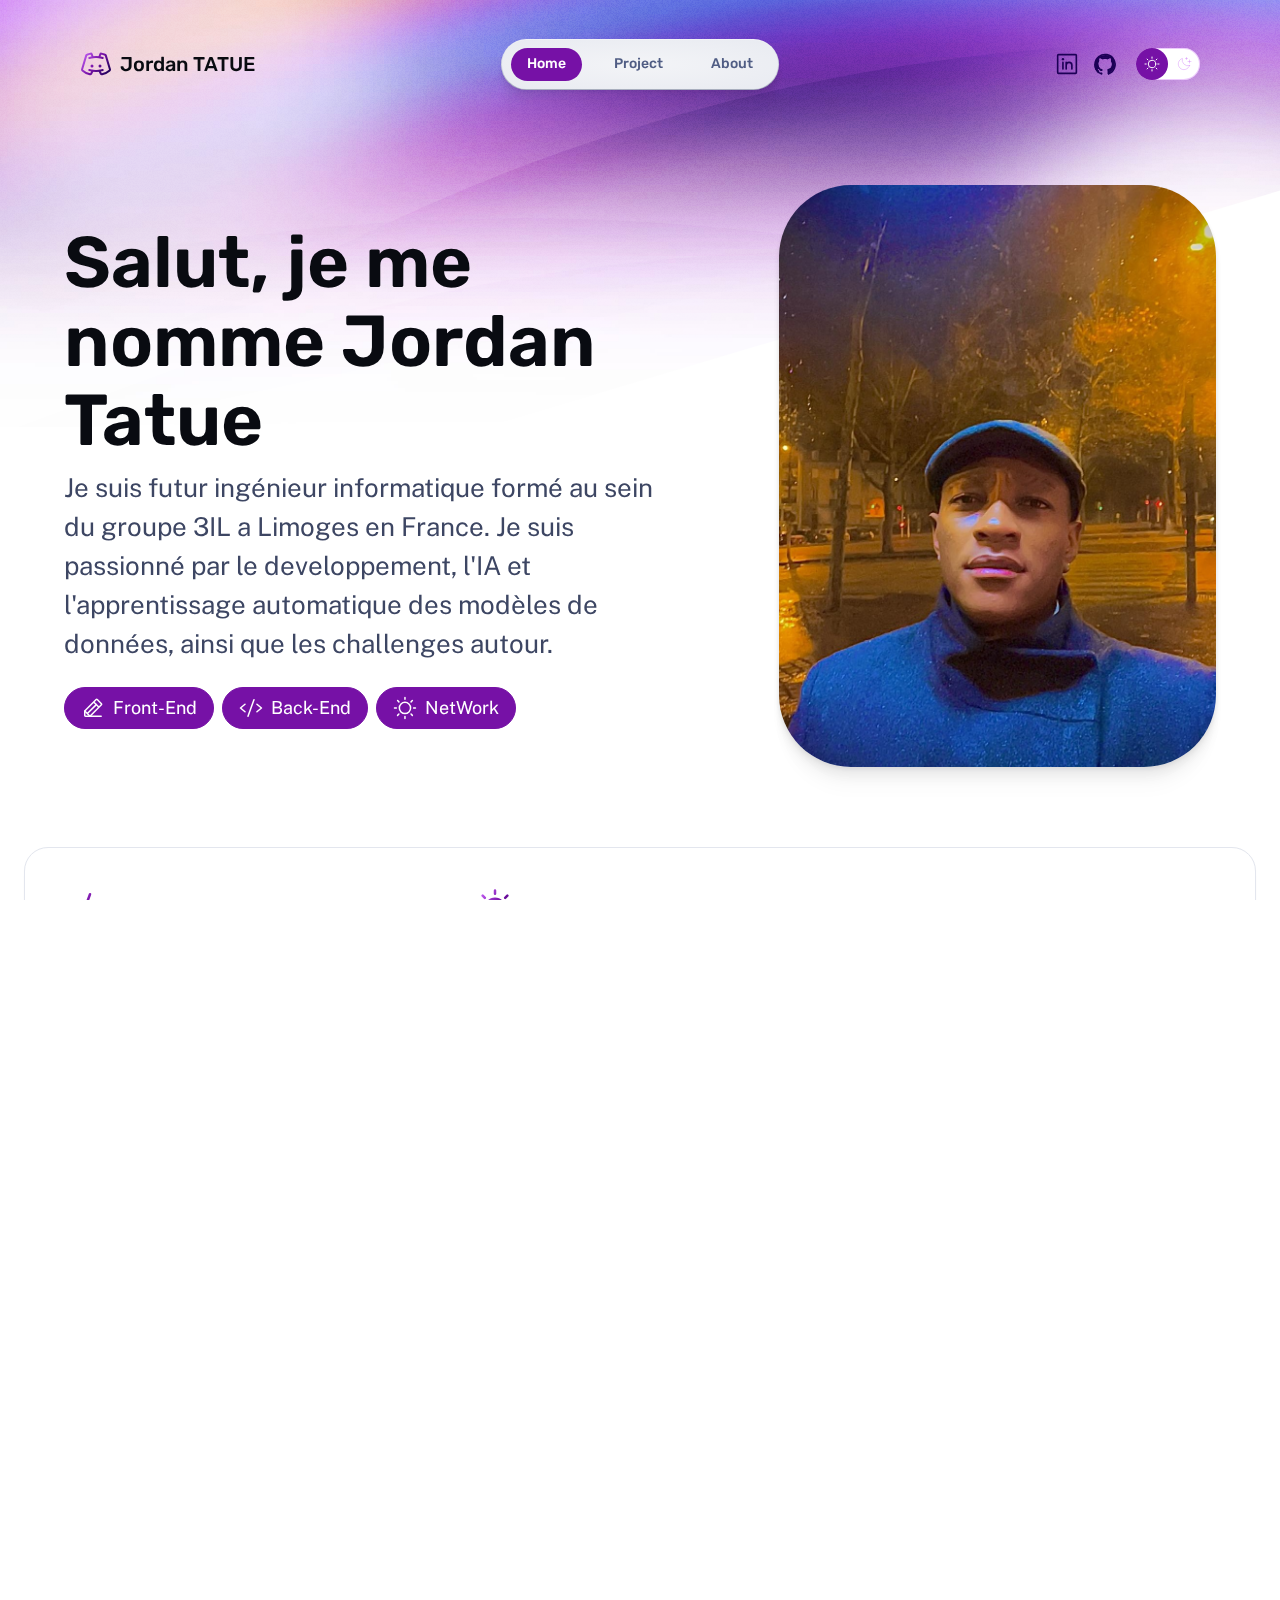
==== commit 72306f88: "modif finales" ====
--- a/index.html
+++ b/index.html
@@ -14,6 +14,9 @@
 	<link
 		href="https://fonts.googleapis.com/css2?family=Public+Sans:ital,wght@0,400;0,700;1,400&family=Rubik:wght@500;600&display=swap"
 		rel="stylesheet">
+	<!-- Bootstrap CSS -->
+	<link href="https://cdn.jsdelivr.net/npm/bootstrap@5.3.0/dist/css/bootstrap.min.css" rel="stylesheet"
+		integrity="sha384-OPgoSTMBT1dY8Ar86jxIw9jIDhq/5Rp3knSuZBo5yZuwKJj8h6OS7NY2ZtHln2+g" crossorigin="anonymous">
 
 	<script>
 		// This code is inlined in the head to make dark mode instant & blocking.
@@ -43,11 +46,16 @@
 	<link rel="stylesheet" href="css/about.93ec11f1.css" />
 	<script type="module">addEventListener("load", () => document.documentElement.classList.add("loaded")); class i extends HTMLElement { constructor() { super(), this.appendChild(this.querySelector("template").content.cloneNode(!0)); const e = this.querySelector("button"), t = document.getElementById("menu-content"); t.hidden = !0; const n = s => { e.setAttribute("aria-expanded", s ? "true" : "false"), t.hidden = !s }; e.addEventListener("click", () => n(t.hidden)); const d = s => { n(s.matches), e.hidden = s.matches }, c = window.matchMedia("(min-width: 50em)"); d(c), c.addEventListener("change", d) } } customElements.define("menu-button", i); class r extends HTMLElement { constructor() { super(); const e = this.querySelector("button"), t = n => { document.documentElement.classList[n ? "add" : "remove"]("theme-dark"), e.setAttribute("aria-pressed", String(n)) }; e.addEventListener("click", () => t(!this.isDark())), t(this.isDark()) } isDark() { return document.documentElement.classList.contains("theme-dark") } } customElements.define("theme-toggle", r);
 	</script>
+	<!-- Bootstrap JS -->
+	<script src="https://cdn.jsdelivr.net/npm/bootstrap@5.3.0/dist/js/bootstrap.bundle.min.js"
+		integrity="sha384-QH9G1pS1ppc+oH6hyBd6Fou8HR6lcccaPQLSO9jpVlFUwDunFlfh/OFn2KzW3SQX"
+		crossorigin="anonymous"></script>
 </head>
 
+
 <body class="astro-37FXCHFA">
-	<div class="stack backgrounds astro-37FXCHFA">
-		<nav class="astro-DMQPWCEC">
+	<div class="stack backgrounds astro-37FXCHFA container">
+		<nav class="astro-DMQPWCEC row">
 			<div class="menu-header astro-DMQPWCEC">
 				<a href="index.html" class="site-title astro-DMQPWCEC">
 					<svg xmlns="http://www.w3.org/2000/svg" width="40" height="40" viewBox="0 0 256 256"
@@ -177,14 +185,14 @@
 			</div>
 		</nav>
 
-		<div class="stack gap-20 lg:gap-48 astro-J7PV25F6">
-			<div class="wrapper stack gap-8 lg:gap-20 astro-J7PV25F6">
-				<header class="hero astro-J7PV25F6">
+		<div class="stack gap-20 lg:gap-48 astro-J7PV25F6 container">
+			<div class="wrapper stack gap-8 lg:gap-20 astro-J7PV25F6 row">
+				<header class="hero astro-J7PV25F6 row">
 					<header class="hero stack gap-4 start astro-BBE6DXRZ">
 						<div class="stack gap-2 astro-BBE6DXRZ">
 							<h1 class="title astro-BBE6DXRZ">Salut, je me nomme Jordan Tatue</h1>
 							<p class="tagline astro-BBE6DXRZ">
-								Je suis ingénieur informatique diplômé du groupe 3IL a Limoges en France. Je suis
+								Je suis futur ingénieur informatique formé au sein du groupe 3IL a Limoges en France. Je suis
 								passionné par le developpement,
 								l'IA et l'apprentissage automatique des modèles de données, ainsi que les challenges
 								autour.</p>
@@ -229,108 +237,113 @@
 						</div>
 
 					</header>
-
 					<img alt="Jordan" width="480" height="620" src="images/portrait.jpg" class="astro-J7PV25F6">
 				</header>
 
-				<section class="box skills astro-AB4IHPZS d-flex">
-					<div class="stack gap-2 lg:gap-4 astro-AB4IHPZS">
-						<svg xmlns="http://www.w3.org/2000/svg" width="40" height="40" viewBox="0 0 256 256"
-							aria-hidden="true" stroke="url(#icon-gradient-381m31gp0)"
-							fill="url(#icon-gradient-381m31gp0)" style="--size:2.5rem" class="astro-PATNJMLL">
-							<g class="astro-PATNJMLL">
-								<path fill="none" stroke-linecap="round" stroke-linejoin="round" stroke-width="16"
-									d="m64 88-48 40 48 40m128-80 48 40-48 40M160 40 96 216" />
-							</g>
-							<linearGradient id="icon-gradient-381m31gp0" x1="23" x2="235" y1="43" y2="202"
-								gradientUnits="userSpaceOnUse" class="astro-PATNJMLL">
-								<stop stop-color="var(--gradient-stop-1)" class="astro-PATNJMLL"></stop>
-								<stop offset=".5" stop-color="var(--gradient-stop-2)" class="astro-PATNJMLL"></stop>
-								<stop offset="1" stop-color="var(--gradient-stop-3)" class="astro-PATNJMLL"></stop>
-							</linearGradient>
-						</svg>
-						<h2 class="astro-AB4IHPZS">développement Full Stack</h2>
-						<p class="astro-AB4IHPZS">Réalisation de cahier de charge, modélisation des projets avec les
-							méthodes telles UM, Conception et developpement en plusieurs languages et frameWorks.</p>
-					</div>
-					<div class="stack gap-2 lg:gap-4 astro-AB4IHPZS">
-						<svg xmlns="http://www.w3.org/2000/svg" width="40" height="40" viewBox="0 0 256 256"
-							aria-hidden="true" stroke="url(#icon-gradient-31wfgdvkg)"
-							fill="url(#icon-gradient-31wfgdvkg)" style="--size:2.5rem" class="astro-PATNJMLL">
-							<g class="astro-PATNJMLL">
-								<path fill="none" stroke-linecap="round" stroke-linejoin="round" stroke-width="16"
-									d="M56 56v55.1c0 39.7 31.8 72.6 71.5 72.9a72 72 0 0 0 72.5-72V56a8 8 0 0 0-8-8H64a8 8 0 0 0-8 8Zm40 168h64m-32-40v40" />
-								<path fill="none" stroke-linecap="round" stroke-linejoin="round" stroke-width="16"
-									d="M198.2 128h9.8a32 32 0 0 0 32-32V80a8 8 0 0 0-8-8h-32M58 128H47.9a32 32 0 0 1-32-32V80a8 8 0 0 1 8-8h32" />
-							</g>
-							<linearGradient id="icon-gradient-31wfgdvkg" x1="23" x2="235" y1="43" y2="202"
-								gradientUnits="userSpaceOnUse" class="astro-PATNJMLL">
-								<stop stop-color="var(--gradient-stop-1)" class="astro-PATNJMLL"></stop>
-								<stop offset=".5" stop-color="var(--gradient-stop-2)" class="astro-PATNJMLL"></stop>
-								<stop offset="1" stop-color="var(--gradient-stop-3)" class="astro-PATNJMLL"></stop>
-							</linearGradient>
-						</svg>
-						<h2 class="astro-AB4IHPZS">Gestion de projet en agile</h2>
-						<p class="astro-AB4IHPZS">Utilisation des outils de plannification de projets tel MS Project,
-							SCRUM, JIRA.</p>
-					</div>
-					<div class="stack gap-2 lg:gap-4 astro-AB4IHPZS">
-						<svg xmlns="http://www.w3.org/2000/svg" width="40" height="40" viewBox="0 0 256 256"
-							aria-hidden="true" stroke="url(#icon-gradient-270sxdhka)"
-							fill="url(#icon-gradient-270sxdhka)" style="--size:2.5rem" class="astro-PATNJMLL">
-							<g class="astro-PATNJMLL">
-								<circle cx="128" cy="128" r="60" fill="none" stroke-linecap="round"
-									stroke-linejoin="round" stroke-width="16" />
-								<path fill="none" stroke-linecap="round" stroke-linejoin="round" stroke-width="16"
-									d="M128 36V16M63 63 49 49m-13 79H16m47 65-14 14m79 13v20m65-47 14 14m13-79h20m-47-65 14-14" />
-							</g>
-							<linearGradient id="icon-gradient-270sxdhka" x1="23" x2="235" y1="43" y2="202"
-								gradientUnits="userSpaceOnUse" class="astro-PATNJMLL">
-								<stop stop-color="var(--gradient-stop-1)" class="astro-PATNJMLL"></stop>
-								<stop offset=".5" stop-color="var(--gradient-stop-2)" class="astro-PATNJMLL"></stop>
-								<stop offset="1" stop-color="var(--gradient-stop-3)" class="astro-PATNJMLL"></stop>
-							</linearGradient>
-						</svg>
-						<h2 class="astro-AB4IHPZS">Systèmes et réseaux (TCP/IP)</h2>
-						<p class="astro-AB4IHPZS">Connaissance de base dans la configuration des réseaux et
-							l'administration des systèmes Linux et Windows.</p>
-					</div>
-					<div class="stack gap-2 lg:gap-4 astro-AB4IHPZS">
-						<svg xmlns="http://www.w3.org/2000/svg" width="40" height="40" viewBox="0 0 256 256"
-							aria-hidden="true" stroke="url(#icon-gradient-270sxdhka)"
-							fill="url(#icon-gradient-270sxdhka)" style="--size:2.5rem" class="astro-PATNJMLL">
-							<g class="astro-PATNJMLL">
-								<circle cx="128" cy="128" r="60" fill="none" stroke-linecap="round"
-									stroke-linejoin="round" stroke-width="16" />
-								<path fill="none" stroke-linecap="round" stroke-linejoin="round" stroke-width="16"
-									d="M128 36V16M63 63 49 49m-13 79H16m47 65-14 14m79 13v20m65-47 14 14m13-79h20m-47-65 14-14" />
-							</g>
-							<linearGradient id="icon-gradient-270sxdhka" x1="23" x2="235" y1="43" y2="202"
-								gradientUnits="userSpaceOnUse" class="astro-PATNJMLL">
-								<stop stop-color="var(--gradient-stop-1)" class="astro-PATNJMLL"></stop>
-								<stop offset=".5" stop-color="var(--gradient-stop-2)" class="astro-PATNJMLL"></stop>
-								<stop offset="1" stop-color="var(--gradient-stop-3)" class="astro-PATNJMLL"></stop>
-							</linearGradient>
-						</svg>
-						<h2 class="astro-AB4IHPZS">Machine Learning et IA</h2>
-						<p class="astro-AB4IHPZS">conception et entrainement de modèles (regression et classification), Exploration de données (Data mining)</p>
+				<section class="row box skills astro-AB4IHPZS ml-5">
+					<div class="row">
+						<div class="stack gap-2 lg:gap-4 astro-AB4IHPZS col-md-6">
+							<svg xmlns="http://www.w3.org/2000/svg" width="40" height="40" viewBox="0 0 256 256"
+								aria-hidden="true" stroke="url(#icon-gradient-381m31gp0)"
+								fill="url(#icon-gradient-381m31gp0)" style="--size:2.5rem" class="astro-PATNJMLL">
+								<g class="astro-PATNJMLL">
+									<path fill="none" stroke-linecap="round" stroke-linejoin="round" stroke-width="16"
+										d="m64 88-48 40 48 40m128-80 48 40-48 40M160 40 96 216" />
+								</g>
+								<linearGradient id="icon-gradient-381m31gp0" x1="23" x2="235" y1="43" y2="202"
+									gradientUnits="userSpaceOnUse" class="astro-PATNJMLL">
+									<stop stop-color="var(--gradient-stop-1)" class="astro-PATNJMLL"></stop>
+									<stop offset=".5" stop-color="var(--gradient-stop-2)" class="astro-PATNJMLL"></stop>
+									<stop offset="1" stop-color="var(--gradient-stop-3)" class="astro-PATNJMLL"></stop>
+								</linearGradient>
+							</svg>
+							<h2 class="astro-AB4IHPZS">développement Full Stack</h2>
+							<p class="astro-AB4IHPZS">Réalisation de cahier de charge, modélisation des projets avec les
+								méthodes telles UM, Conception et developpement en plusieurs languages et frameWorks.
+							</p>
+						</div>
+						<div class="stack gap-2 lg:gap-4 astro-AB4IHPZS col-md-6">
+							<svg xmlns="http://www.w3.org/2000/svg" width="40" height="40" viewBox="0 0 256 256"
+								aria-hidden="true" stroke="url(#icon-gradient-31wfgdvkg)"
+								fill="url(#icon-gradient-31wfgdvkg)" style="--size:2.5rem" class="astro-PATNJMLL">
+								<g class="astro-PATNJMLL">
+									<path fill="none" stroke-linecap="round" stroke-linejoin="round" stroke-width="16"
+										d="M56 56v55.1c0 39.7 31.8 72.6 71.5 72.9a72 72 0 0 0 72.5-72V56a8 8 0 0 0-8-8H64a8 8 0 0 0-8 8Zm40 168h64m-32-40v40" />
+									<path fill="none" stroke-linecap="round" stroke-linejoin="round" stroke-width="16"
+										d="M198.2 128h9.8a32 32 0 0 0 32-32V80a8 8 0 0 0-8-8h-32M58 128H47.9a32 32 0 0 1-32-32V80a8 8 0 0 1 8-8h32" />
+								</g>
+								<linearGradient id="icon-gradient-31wfgdvkg" x1="23" x2="235" y1="43" y2="202"
+									gradientUnits="userSpaceOnUse" class="astro-PATNJMLL">
+									<stop stop-color="var(--gradient-stop-1)" class="astro-PATNJMLL"></stop>
+									<stop offset=".5" stop-color="var(--gradient-stop-2)" class="astro-PATNJMLL"></stop>
+									<stop offset="1" stop-color="var(--gradient-stop-3)" class="astro-PATNJMLL"></stop>
+								</linearGradient>
+							</svg>
+							<h2 class="astro-AB4IHPZS">Gestion de projet en agile</h2>
+							<p class="astro-AB4IHPZS">Utilisation des outils de plannification de projets tel MS
+								Project,
+								SCRUM, JIRA.</p>
+						</div>
+					</div>
+					<div class="row">
+						<div class="stack gap-2 lg:gap-4 astro-AB4IHPZS col-md-6">
+							<svg xmlns="http://www.w3.org/2000/svg" width="40" height="40" viewBox="0 0 256 256"
+								aria-hidden="true" stroke="url(#icon-gradient-270sxdhka)"
+								fill="url(#icon-gradient-270sxdhka)" style="--size:2.5rem" class="astro-PATNJMLL">
+								<g class="astro-PATNJMLL">
+									<circle cx="128" cy="128" r="60" fill="none" stroke-linecap="round"
+										stroke-linejoin="round" stroke-width="16" />
+									<path fill="none" stroke-linecap="round" stroke-linejoin="round" stroke-width="16"
+										d="M128 36V16M63 63 49 49m-13 79H16m47 65-14 14m79 13v20m65-47 14 14m13-79h20m-47-65 14-14" />
+								</g>
+								<linearGradient id="icon-gradient-270sxdhka" x1="23" x2="235" y1="43" y2="202"
+									gradientUnits="userSpaceOnUse" class="astro-PATNJMLL">
+									<stop stop-color="var(--gradient-stop-1)" class="astro-PATNJMLL"></stop>
+									<stop offset=".5" stop-color="var(--gradient-stop-2)" class="astro-PATNJMLL"></stop>
+									<stop offset="1" stop-color="var(--gradient-stop-3)" class="astro-PATNJMLL"></stop>
+								</linearGradient>
+							</svg>
+							<h2 class="astro-AB4IHPZS">Systèmes et réseaux (TCP/IP)</h2>
+							<p class="astro-AB4IHPZS">Connaissance de base dans la configuration des réseaux et
+								l'administration des systèmes Linux et Windows.</p>
+						</div>
+						<div class="stack gap-2 lg:gap-4 astro-AB4IHPZS col-md-6">
+							<svg xmlns="http://www.w3.org/2000/svg" width="40" height="40" viewBox="0 0 256 256"
+								aria-hidden="true" stroke="url(#icon-gradient-270sxdhka)"
+								fill="url(#icon-gradient-270sxdhka)" style="--size:2.5rem" class="astro-PATNJMLL">
+								<g class="astro-PATNJMLL">
+									<circle cx="128" cy="128" r="60" fill="none" stroke-linecap="round"
+										stroke-linejoin="round" stroke-width="16" />
+									<path fill="none" stroke-linecap="round" stroke-linejoin="round" stroke-width="16"
+										d="M128 36V16M63 63 49 49m-13 79H16m47 65-14 14m79 13v20m65-47 14 14m13-79h20m-47-65 14-14" />
+								</g>
+								<linearGradient id="icon-gradient-270sxdhka" x1="23" x2="235" y1="43" y2="202"
+									gradientUnits="userSpaceOnUse" class="astro-PATNJMLL">
+									<stop stop-color="var(--gradient-stop-1)" class="astro-PATNJMLL"></stop>
+									<stop offset=".5" stop-color="var(--gradient-stop-2)" class="astro-PATNJMLL"></stop>
+									<stop offset="1" stop-color="var(--gradient-stop-3)" class="astro-PATNJMLL"></stop>
+								</linearGradient>
+							</svg>
+							<h2 class="astro-AB4IHPZS">Machine Learning et IA</h2>
+							<p class="astro-AB4IHPZS">conception et entrainement de modèles (regression et
+								classification), Exploration de données (Data mining)</p>
+						</div>
 					</div>
 				</section>
 			</div>
 
-			<main class="wrapper stack gap-20 lg:gap-48 astro-J7PV25F6">
-				<section class="section with-background with-cta astro-J7PV25F6">
-					<header class="section-header stack gap-2 lg:gap-4 astro-J7PV25F6">
+			<main class="wrapper stack gap-20 lg:gap-48 astro-J7PV25F6 container">
+				<section class="section with-background with-cta astro-J7PV25F6 row">
+					<header class="section-header stack gap-2 lg:gap-4 astro-J7PV25F6 col-12">
 						<h3 class="astro-J7PV25F6">Mes projects</h3>
 						<p class="astro-J7PV25F6">Visualiser mes derniers projects.</p>
 					</header>
 
-					<div class="gallery astro-J7PV25F6">
+					<div class="gallery astro-J7PV25F6 col-12">
 						<ul class="grid offset astro-VC5TSDMU">
 							<li class="astro-J7PV25F6">
 								<a class="card astro-LGKM4U2A" href="work/nested/duvet-genius/index.html">
 									<span class="title astro-LGKM4U2A">Snap-Faces | Angular</span>
-									<!--< src={data.video} alt={data.img_alt || ''} loading="lazy" decoding="async" />-->
 									<iframe width="400" height="400" src="https://youtube.com/embed/wMjSthcGC6M"
 										title="Snap-Faces | Angular" frameborder="0"
 										allow="accelerometer; autoplay; clipboard-write; encrypted-media; gyroscope; picture-in-picture; web-share"
@@ -341,7 +354,6 @@
 								<a class="card astro-LGKM4U2A" href="work/markdown-mystery-tour/index.html">
 									<span class="title astro-LGKM4U2A">Plannification et conception d&#39;une solution
 										informatique pour une association sportive</span>
-									<!--< src={data.video} alt={data.img_alt || ''} loading="lazy" decoding="async" />-->
 									<iframe width="400" height="400" src="https://www.youtube.com/embed/exJkZ0fLiWY"
 										title="Plannification et conception d'une solution informatique pour une association sportive"
 										frameborder="0"
@@ -352,7 +364,6 @@
 							<li class="astro-J7PV25F6">
 								<a class="card astro-LGKM4U2A" href="work/bloom-box/index.html">
 									<span class="title astro-LGKM4U2A">Site de commande</span>
-									<!--< src={data.video} alt={data.img_alt || ''} loading="lazy" decoding="async" />-->
 									<iframe width="400" height="400" src="https://www.youtube.com/embed/pw1yJ2cXEiA"
 										title="Site de commande" frameborder="0"
 										allow="accelerometer; autoplay; clipboard-write; encrypted-media; gyroscope; picture-in-picture; web-share"
@@ -363,7 +374,6 @@
 								<a class="card astro-LGKM4U2A" href="work/h20/index.html">
 									<span class="title astro-LGKM4U2A">Application de gestion des contacts en java
 										frameWork JFOX</span>
-									<!--< src={data.video} alt={data.img_alt || ''} loading="lazy" decoding="async" />-->
 									<iframe width="400" height="400" src="https://www.youtube.com/embed/0Q9OOUkNmBo"
 										title="Application de gestion des contacts en java frameWork JFOX"
 										frameborder="0"
@@ -374,7 +384,7 @@
 						</ul>
 					</div>
 
-					<div class="cta astro-J7PV25F6">
+					<div class="cta astro-J7PV25F6 col-12">
 						<a href="work/index.html" class="astro-BALV45LP">
 							View All
 							<svg xmlns="http://www.w3.org/2000/svg" width="40" height="40" viewBox="0 0 256 256"
@@ -390,6 +400,7 @@
 					</div>
 				</section>
 			</main>
+
 
 			<aside class="astro-RCDZUQ3A">
 				<h2 class="astro-RCDZUQ3A">Intéressé par mon profil ?</h2>
